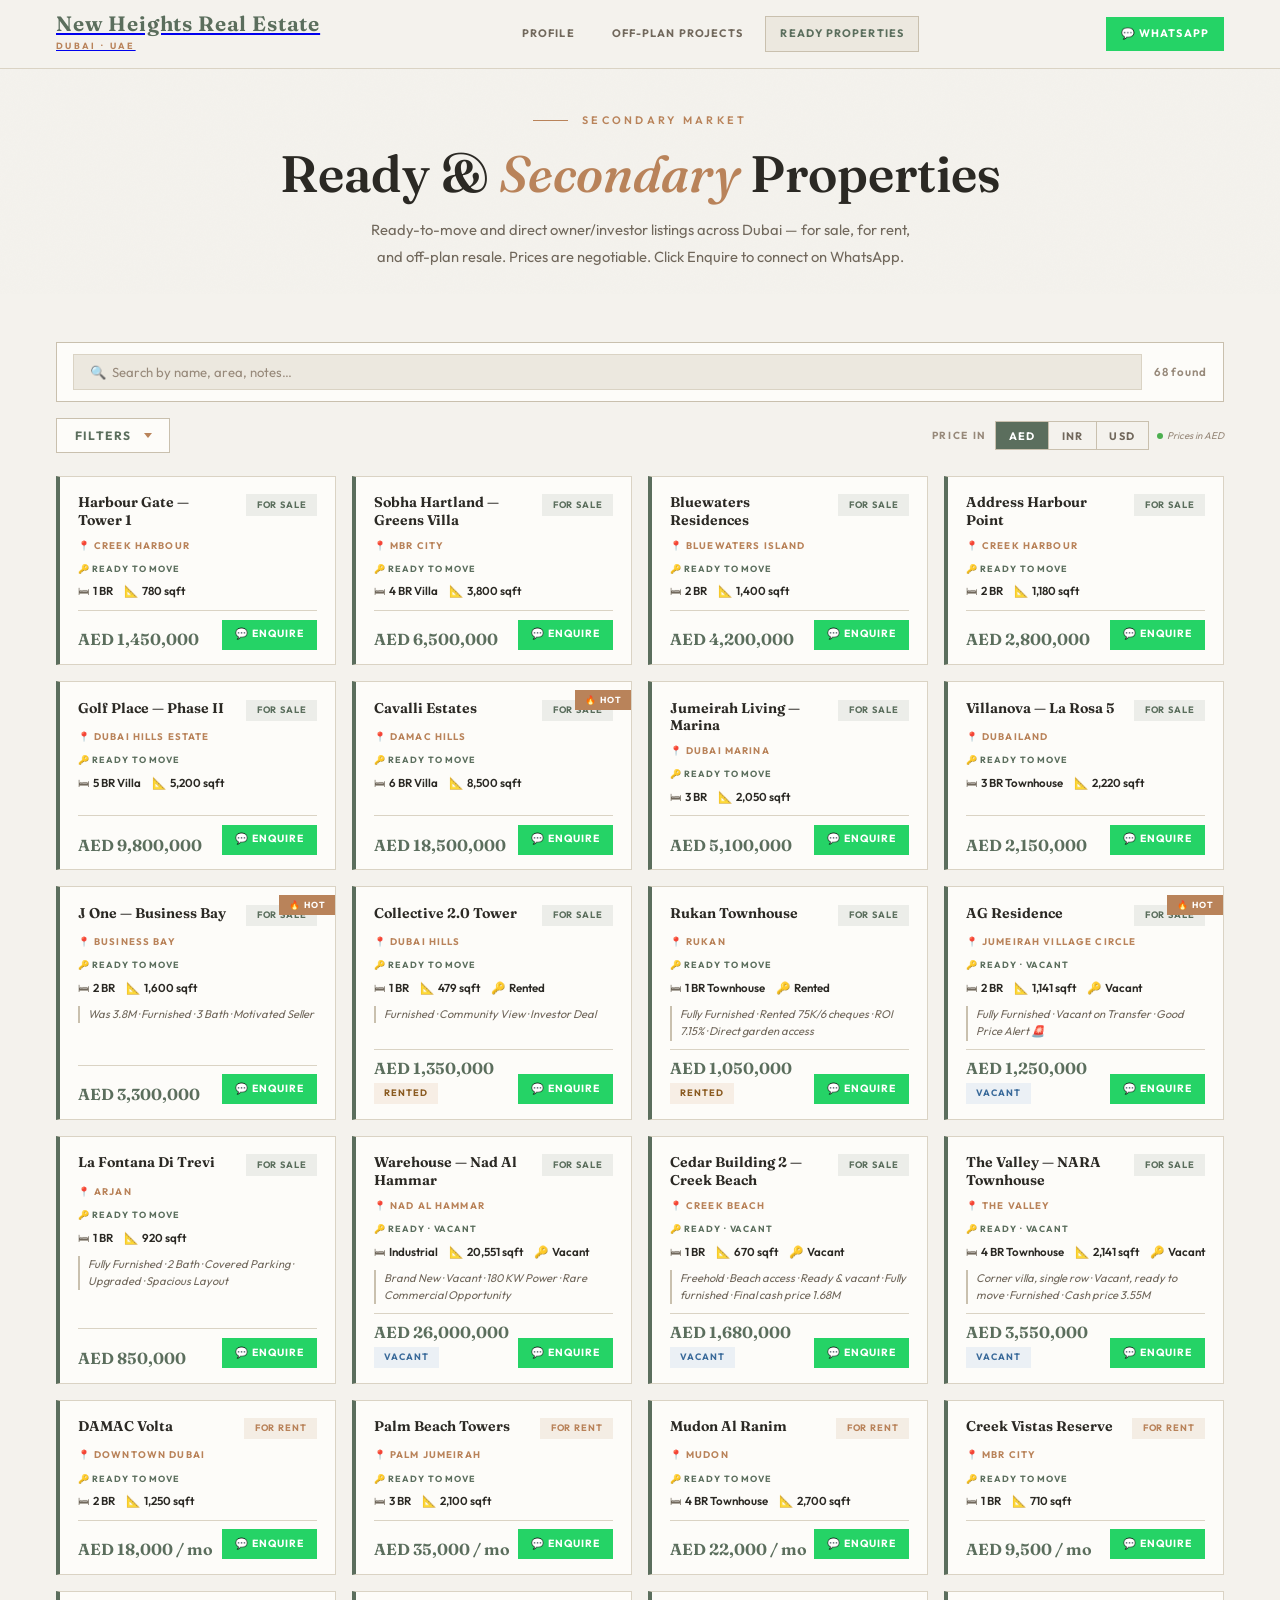
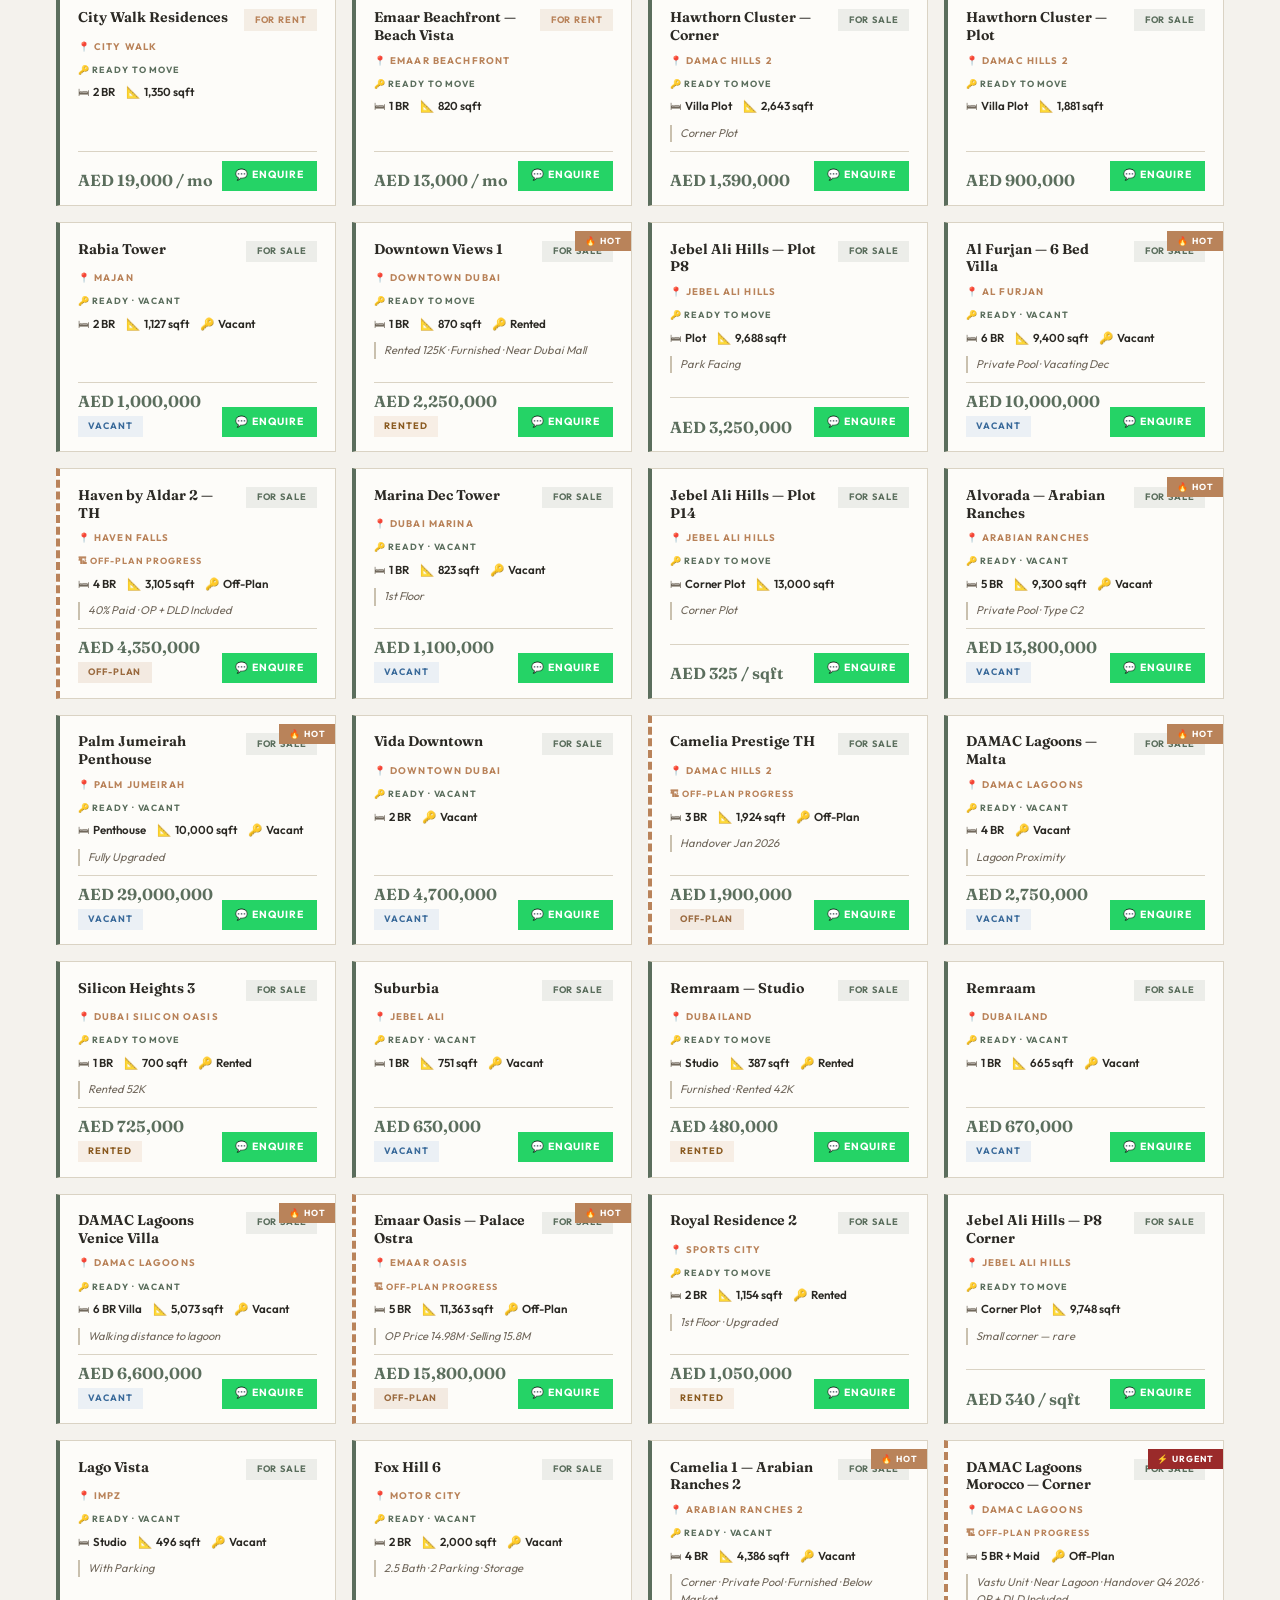
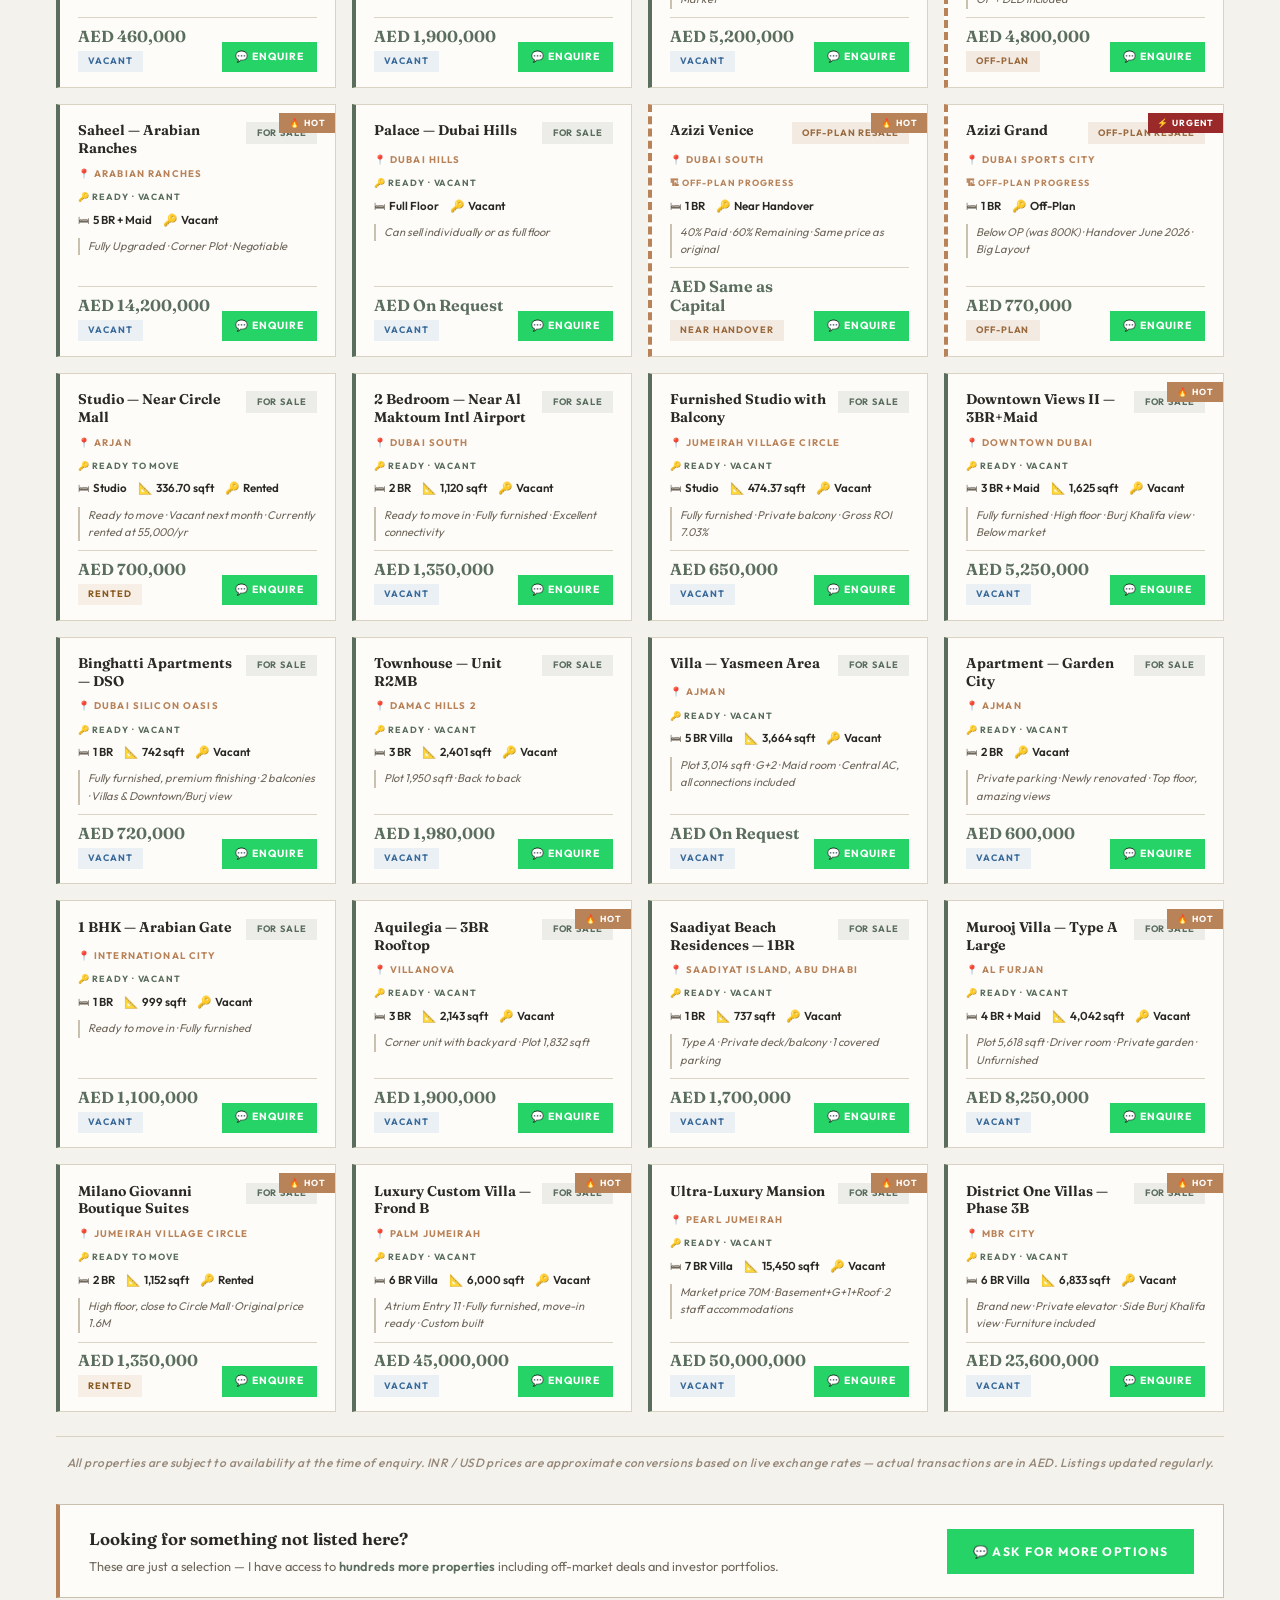
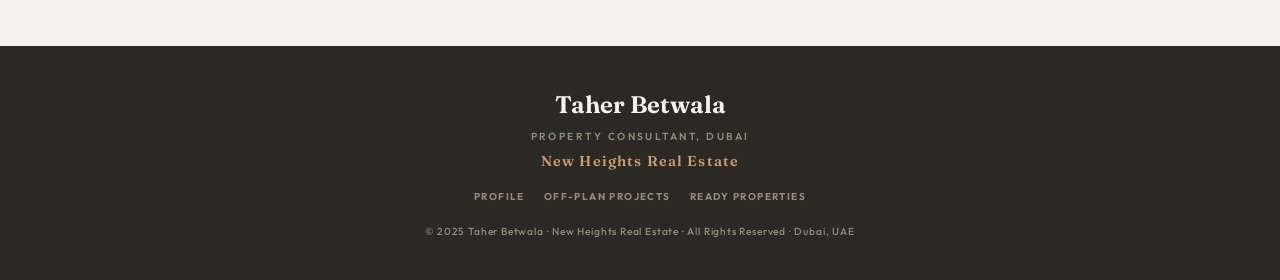
==== secondary.html @ 0ffccc5e "Rename Secondary.html to secondary.html" ====
<!DOCTYPE html>
<html lang="en">
<head>
<meta charset="UTF-8"/>
<meta name="viewport" content="width=device-width, initial-scale=1.0"/>
<title>Ready & Secondary Properties | Taher Betwala, Dubai</title>
<link rel="stylesheet" href="styles.css"/>
</head>
<body>

<!-- NAV -->
<nav>
  <a href="index.html" class="nav-brand">
    <span class="nav-brand-name">New Heights Real Estate</span>
    <span class="nav-brand-sub">Dubai · UAE</span>
  </a>
  <ul class="nav-links">
    <li><a href="index.html">Profile</a></li>
    <li><a href="offplan.html">Off-Plan Projects</a></li>
    <li><a href="secondary.html" class="active">Ready Properties</a></li>
  </ul>
  <a href="https://wa.me/971556472153" target="_blank" class="nav-wa">💬 WhatsApp</a>
</nav>

<div class="page-header">
  <div class="eyebrow"><span class="eyebrow-line"></span>Secondary Market</div>
  <h1>Ready &amp; <em>Secondary</em> Properties</h1>
  <p>Ready-to-move and direct owner/investor listings across Dubai — for sale, for rent, and off-plan resale. Prices are negotiable. Click Enquire to connect on WhatsApp.</p>
</div>

<!-- LISTINGS -->
<div class="section-outer listings-section" id="listings">
  <div class="section-inner">

    <div class="search-bar-wrap">
      <input type="text" class="search-input" id="secSearch" placeholder="🔍  Search by name, area, notes…" oninput="applyFilters()"/>
      <span class="search-results-count" id="secCount"></span>
    </div>

    <div class="filter-bar">
      <div class="filter-left">
        <div class="filter-dropdown-wrap">
          <button class="filter-main-btn" id="secFilterBtn" onclick="toggleFilterPanel('secFilterPanel','secFilterBtn')">
            <span id="secFilterLabel">Filters</span>
            <span class="arrow"></span>
          </button>
          <div class="filter-panel" id="secFilterPanel">
            <div class="filter-group">
              <span class="filter-group-label">Listing Type</span>
              <div class="filter-chips" id="secTypeChips">
                <button class="chip active" onclick="setType('all',this)">All</button>
                <button class="chip" onclick="setType('sell',this)">For Sale</button>
                <button class="chip" onclick="setType('rent',this)">For Rent</button>
                <button class="chip" onclick="setType('offplan',this)">Off-Plan Resale</button>
              </div>
            </div>
            <div class="filter-group">
              <span class="filter-group-label">Bedrooms / Size</span>
              <div class="filter-chips" id="secBedsChips">
                <button class="chip active" onclick="setBeds('',this)">All</button>
                <button class="chip" onclick="setBeds('Studio',this)">Studio</button>
                <button class="chip" onclick="setBeds('1 BR',this)">1 BR</button>
                <button class="chip" onclick="setBeds('2 BR',this)">2 BR</button>
                <button class="chip" onclick="setBeds('3 BR',this)">3 BR</button>
                <button class="chip" onclick="setBeds('4 BR',this)">4 BR</button>
                <button class="chip" onclick="setBeds('5 BR',this)">5 BR</button>
                <button class="chip" onclick="setBeds('6 BR',this)">6+ BR</button>
                <button class="chip" onclick="setBeds('Villa',this)">Villa</button>
                <button class="chip" onclick="setBeds('Townhouse',this)">Townhouse</button>
                <button class="chip" onclick="setBeds('Plot',this)">Plot</button>
                <button class="chip" onclick="setBeds('Penthouse',this)">Penthouse</button>
                <button class="chip" onclick="setBeds('Full Floor',this)">Full Floor</button>
              </div>
            </div>
            <div class="filter-group">
              <span class="filter-group-label">Occupancy Status</span>
              <div class="filter-chips" id="secOccChips">
                <button class="chip active" onclick="setOcc('',this)">Any</button>
                <button class="chip" onclick="setOcc('Vacant',this)">Vacant</button>
                <button class="chip" onclick="setOcc('Rented',this)">Rented</button>
                <button class="chip" onclick="setOcc('Off-Plan',this)">Off-Plan</button>
              </div>
            </div>
          </div>
        </div>
        <span class="filter-active-label" id="secActiveLabel" style="font-size:0.7rem;color:var(--taupe);font-weight:500;"></span>
      </div>
      <div class="currency-inline">
        <span class="currency-label">Price in</span>
        <div class="currency-toggle">
          <button class="cur-btn active" onclick="setCurrency('AED',this)">AED</button>
          <button class="cur-btn" onclick="setCurrency('INR',this)">INR</button>
          <button class="cur-btn" onclick="setCurrency('USD',this)">USD</button>
        </div>
        <span class="rate-note" id="rateNote"><span class="rate-dot stale" id="rateDot"></span><span id="rateText">Loading…</span></span>
      </div>
    </div>

    <div class="sec-grid" id="secGrid"></div>
    <p class="availability-note">All properties are subject to availability at the time of enquiry. INR / USD prices are approximate conversions based on live exchange rates — actual transactions are in AED. Listings updated regularly.</p>
    <div class="more-properties-banner">
      <div>
        <div class="more-prop-title">Looking for something not listed here?</div>
        <div class="more-prop-sub">These are just a selection — I have access to <strong>hundreds more properties</strong> including off-market deals and investor portfolios.</div>
      </div>
      <a href="https://wa.me/971556472153?text=Hi%20Taher!%20I%20checked%20your%20ready%20property%20listings%20but%20didn't%20find%20what%20I'm%20looking%20for.%20Can%20you%20help%20me%20find%20more%20options?" target="_blank" class="btn-more-props">💬 Ask for More Options</a>
    </div>
  </div>
</div>

<!-- FOOTER -->
<footer>
  <div class="footer-name">Taher Betwala</div>
  <div class="footer-role">Property Consultant, Dubai</div>
  <div class="footer-company">New Heights Real Estate</div>
  <div class="footer-links">
    <a href="index.html">Profile</a>
    <a href="offplan.html">Off-Plan Projects</a>
    <a href="secondary.html">Ready Properties</a>
  </div>
  <div class="footer-copy">© 2025 Taher Betwala · New Heights Real Estate · All Rights Reserved · Dubai, UAE</div>
</footer>

<div class="mobile-sticky">
  <a href="https://wa.me/971556472153?text=Hey%20Taher!%20Interested%20in%20one%20of%20your%20ready%20properties." target="_blank" class="mob-btn mob-btn-wa">💬 WhatsApp</a>
  <a href="tel:+971556472153" class="mob-btn mob-btn-call">📞 Call</a>
</div>

<script>
/* ═══════════════════════════════════════════════════════════════════════
   READY / SECONDARY PROPERTY DATA
   ───────────────────────────────────────────────────────────────────────
   TO ADD A NEW PROPERTY: copy the template block below, paste it as a new
   line INSIDE the `properties` array (anywhere before the closing `];`),
   fill in your details, and save. It will appear on this page automatically
   — no other code needs to change. Works for ready secondary listings AND
   off-plan resale units (just set type accordingly).

   TEMPLATE — copy from here:
   { id:"S99", name:"Property Name", area:"Area / Community", type:"sell", beds:"2 BR", size:"1,200 sqft", price:"1,500,000", occupancy:"Vacant", tag:"", note:"Any extra details, upgrades, ROI, etc." },

   FIELD NOTES:
   - id        → must be unique, e.g. "S99", "S100" (just increase the number)
   - type      → "sell", "rent", or "offplan"  (offplan = resale, not developer launch)
   - beds      → "Studio", "1 BR" … "6 BR", "Villa", "Townhouse", "Plot", "Penthouse", "Full Floor" etc.
   - size      → e.g. "1,200 sqft", or "—" if not applicable
   - price     → AED amount as text, e.g. "1,500,000" (add "/mo" or "/yr" for rentals if needed)
   - occupancy → "Vacant", "Rented", "Off-Plan", or "—" if not applicable
   - tag       → "hot" (🔥 badge), "distress" (⚡ urgent badge), or "" for none
   - note      → optional short line shown on the card (leave "" if none)
   ═══════════════════════════════════════════════════════════════════════ */
const properties = [
  // ── Ready to move / for sale ──
  { id:"P1",  name:"Harbour Gate — Tower 1",          area:"Creek Harbour",       type:"sell", beds:"1 BR", size:"780 sqft",    price:"1,450,000", occupancy:"—",       tag:"",     note:"" },
  { id:"P2",  name:"Sobha Hartland — Greens Villa",   area:"MBR City",            type:"sell", beds:"4 BR Villa", size:"3,800 sqft", price:"6,500,000", occupancy:"—",  tag:"",     note:"" },
  { id:"P3",  name:"Bluewaters Residences",           area:"Bluewaters Island",   type:"sell", beds:"2 BR", size:"1,400 sqft",  price:"4,200,000", occupancy:"—",       tag:"",     note:"" },
  { id:"P4",  name:"Address Harbour Point",           area:"Creek Harbour",       type:"sell", beds:"2 BR", size:"1,180 sqft",  price:"2,800,000", occupancy:"—",       tag:"",     note:"" },
  { id:"P5",  name:"Golf Place — Phase II",           area:"Dubai Hills Estate",  type:"sell", beds:"5 BR Villa", size:"5,200 sqft", price:"9,800,000", occupancy:"—",  tag:"",     note:"" },
  { id:"P6",  name:"Cavalli Estates",                 area:"DAMAC Hills",         type:"sell", beds:"6 BR Villa", size:"8,500 sqft", price:"18,500,000", occupancy:"—", tag:"hot",  note:"" },
  { id:"P7",  name:"Jumeirah Living — Marina",        area:"Dubai Marina",        type:"sell", beds:"3 BR", size:"2,050 sqft",  price:"5,100,000", occupancy:"—",       tag:"",     note:"" },
  { id:"P8",  name:"Villanova — La Rosa 5",           area:"Dubailand",           type:"sell", beds:"3 BR Townhouse", size:"2,220 sqft", price:"2,150,000", occupancy:"—", tag:"",   note:"" },
  { id:"P22", name:"J One — Business Bay",            area:"Business Bay",        type:"sell", beds:"2 BR", size:"1,600 sqft",  price:"3,300,000", occupancy:"—",       tag:"hot",  note:"Was 3.8M · Furnished · 3 Bath · Motivated Seller" },
  { id:"P23", name:"Collective 2.0 Tower",             area:"Dubai Hills",         type:"sell", beds:"1 BR", size:"479 sqft",    price:"1,350,000", occupancy:"Rented",  tag:"",     note:"Furnished · Community View · Investor Deal" },
  { id:"P26", name:"Rukan Townhouse",                  area:"Rukan",               type:"sell", beds:"1 BR Townhouse", size:"—", price:"1,050,000", occupancy:"Rented", tag:"",     note:"Fully Furnished · Rented 75K/6 cheques · ROI 7.15% · Direct garden access" },
  { id:"P27", name:"AG Residence",                     area:"Jumeirah Village Circle", type:"sell", beds:"2 BR", size:"1,141 sqft", price:"1,250,000", occupancy:"Vacant", tag:"hot", note:"Fully Furnished · Vacant on Transfer · Good Price Alert 🚨" },
  { id:"P28", name:"La Fontana Di Trevi",              area:"Arjan",               type:"sell", beds:"1 BR", size:"920 sqft",    price:"850,000",   occupancy:"—",       tag:"",     note:"Fully Furnished · 2 Bath · Covered Parking · Upgraded · Spacious Layout" },
  { id:"P30", name:"Warehouse — Nad Al Hammar",        area:"Nad Al Hammar",       type:"sell", beds:"Industrial", size:"20,551 sqft", price:"26,000,000", occupancy:"Vacant", tag:"", note:"Brand New · Vacant · 180 KW Power · Rare Commercial Opportunity" },
  { id:"P32", name:"Cedar Building 2 — Creek Beach",   area:"Creek Beach",         type:"sell", beds:"1 BR", size:"670 sqft",    price:"1,680,000", occupancy:"Vacant",  tag:"",     note:"Freehold · Beach access · Ready & vacant · Fully furnished · Final cash price 1.68M" },
  { id:"P33", name:"The Valley — NARA Townhouse",      area:"The Valley",          type:"sell", beds:"4 BR Townhouse", size:"2,141 sqft", price:"3,550,000", occupancy:"Vacant", tag:"", note:"Corner villa, single row · Vacant, ready to move · Furnished · Cash price 3.55M" },

  // ── For rent ──
  { id:"P9",  name:"DAMAC Volta",                      area:"Downtown Dubai",      type:"rent", beds:"2 BR", size:"1,250 sqft",  price:"18,000 / mo", occupancy:"—", tag:"", note:"" },
  { id:"P10", name:"Palm Beach Towers",                 area:"Palm Jumeirah",       type:"rent", beds:"3 BR", size:"2,100 sqft",  price:"35,000 / mo", occupancy:"—", tag:"", note:"" },
  { id:"P11", name:"Mudon Al Ranim",                    area:"Mudon",               type:"rent", beds:"4 BR Townhouse", size:"2,700 sqft", price:"22,000 / mo", occupancy:"—", tag:"", note:"" },
  { id:"P12", name:"Creek Vistas Reserve",              area:"MBR City",            type:"rent", beds:"1 BR", size:"710 sqft",    price:"9,500 / mo",  occupancy:"—", tag:"", note:"" },
  { id:"P13", name:"City Walk Residences",              area:"City Walk",           type:"rent", beds:"2 BR", size:"1,350 sqft",  price:"19,000 / mo", occupancy:"—", tag:"", note:"" },
  { id:"P14", name:"Emaar Beachfront — Beach Vista",    area:"Emaar Beachfront",    type:"rent", beds:"1 BR", size:"820 sqft",    price:"13,000 / mo", occupancy:"—", tag:"", note:"" },

  // ── Secondary market — direct owner / investor listings ──
  { id:"S14", name:"Hawthorn Cluster — Corner",    area:"DAMAC Hills 2",      type:"sell",    beds:"Villa Plot",    size:"2,643 sqft",  price:"1,390,000",      occupancy:"—",            tag:"",         note:"Corner Plot" },
  { id:"S15", name:"Hawthorn Cluster — Plot",      area:"DAMAC Hills 2",      type:"sell",    beds:"Villa Plot",    size:"1,881 sqft",  price:"900,000",        occupancy:"—",            tag:"",         note:"" },
  { id:"S16", name:"Rabia Tower",                  area:"Majan",              type:"sell",    beds:"2 BR",          size:"1,127 sqft",  price:"1,000,000",      occupancy:"Vacant",       tag:"",         note:"" },
  { id:"S17", name:"Downtown Views 1",             area:"Downtown Dubai",     type:"sell",    beds:"1 BR",          size:"870 sqft",    price:"2,250,000",      occupancy:"Rented",       tag:"hot",      note:"Rented 125K · Furnished · Near Dubai Mall" },
  { id:"S18", name:"Jebel Ali Hills — Plot P8",    area:"Jebel Ali Hills",    type:"sell",    beds:"Plot",          size:"9,688 sqft",  price:"3,250,000",      occupancy:"—",            tag:"",         note:"Park Facing" },
  { id:"S19", name:"Al Furjan — 6 Bed Villa",      area:"Al Furjan",          type:"sell",    beds:"6 BR",          size:"9,400 sqft",  price:"10,000,000",     occupancy:"Vacant",       tag:"hot",      note:"Private Pool · Vacating Dec" },
  { id:"S20", name:"Haven by Aldar 2 — TH",        area:"Haven Falls",        type:"sell",    beds:"4 BR",          size:"3,105 sqft",  price:"4,350,000",      occupancy:"Off-Plan",     tag:"",         note:"40% Paid · OP + DLD Included" },
  { id:"S21", name:"Marina Dec Tower",             area:"Dubai Marina",       type:"sell",    beds:"1 BR",          size:"823 sqft",    price:"1,100,000",      occupancy:"Vacant",       tag:"",         note:"1st Floor" },
  { id:"S22", name:"Jebel Ali Hills — Plot P14",   area:"Jebel Ali Hills",    type:"sell",    beds:"Corner Plot",   size:"13,000 sqft", price:"325 / sqft",     occupancy:"—",            tag:"",         note:"Corner Plot" },
  { id:"S23", name:"Alvorada — Arabian Ranches",   area:"Arabian Ranches",    type:"sell",    beds:"5 BR",          size:"9,300 sqft",  price:"13,800,000",     occupancy:"Vacant",       tag:"hot",      note:"Private Pool · Type C2" },
  { id:"S24", name:"Palm Jumeirah Penthouse",      area:"Palm Jumeirah",      type:"sell",    beds:"Penthouse",     size:"10,000 sqft", price:"29,000,000",     occupancy:"Vacant",       tag:"hot",      note:"Fully Upgraded" },
  { id:"S25", name:"Vida Downtown",                area:"Downtown Dubai",     type:"sell",    beds:"2 BR",          size:"—",           price:"4,700,000",      occupancy:"Vacant",       tag:"",         note:"" },
  { id:"S26", name:"Camelia Prestige TH",          area:"DAMAC Hills 2",      type:"sell",    beds:"3 BR",          size:"1,924 sqft",  price:"1,900,000",      occupancy:"Off-Plan",     tag:"",         note:"Handover Jan 2026" },
  { id:"S27", name:"DAMAC Lagoons — Malta",        area:"DAMAC Lagoons",      type:"sell",    beds:"4 BR",          size:"—",           price:"2,750,000",      occupancy:"Vacant",       tag:"hot",      note:"Lagoon Proximity" },
  { id:"S28", name:"Silicon Heights 3",            area:"Dubai Silicon Oasis",type:"sell",    beds:"1 BR",          size:"700 sqft",    price:"725,000",        occupancy:"Rented",       tag:"",         note:"Rented 52K" },
  { id:"S29", name:"Suburbia",                     area:"Jebel Ali",          type:"sell",    beds:"1 BR",          size:"751 sqft",    price:"630,000",        occupancy:"Vacant",       tag:"",         note:"" },
  { id:"S30", name:"Remraam — Studio",             area:"Dubailand",          type:"sell",    beds:"Studio",        size:"387 sqft",    price:"480,000",        occupancy:"Rented",       tag:"",         note:"Furnished · Rented 42K" },
  { id:"S31", name:"Remraam",                      area:"Dubailand",          type:"sell",    beds:"1 BR",          size:"665 sqft",    price:"670,000",        occupancy:"Vacant",       tag:"",         note:"" },
  { id:"S32", name:"DAMAC Lagoons Venice Villa",   area:"DAMAC Lagoons",      type:"sell",    beds:"6 BR Villa",    size:"5,073 sqft",  price:"6,600,000",      occupancy:"Vacant",       tag:"hot",      note:"Walking distance to lagoon" },
  { id:"S33", name:"Emaar Oasis — Palace Ostra",   area:"Emaar Oasis",        type:"sell",    beds:"5 BR",          size:"11,363 sqft", price:"15,800,000",     occupancy:"Off-Plan",     tag:"hot",      note:"OP Price 14.98M · Selling 15.8M" },
  { id:"S34", name:"Royal Residence 2",            area:"Sports City",        type:"sell",    beds:"2 BR",          size:"1,154 sqft",  price:"1,050,000",      occupancy:"Rented",       tag:"",         note:"1st Floor · Upgraded" },
  { id:"S35", name:"Jebel Ali Hills — P8 Corner",  area:"Jebel Ali Hills",    type:"sell",    beds:"Corner Plot",   size:"9,748 sqft",  price:"340 / sqft",     occupancy:"—",            tag:"",         note:"Small corner — rare" },
  { id:"S36", name:"Lago Vista",                   area:"IMPZ",               type:"sell",    beds:"Studio",        size:"496 sqft",    price:"460,000",        occupancy:"Vacant",       tag:"",         note:"With Parking" },
  { id:"S37", name:"Fox Hill 6",                   area:"Motor City",         type:"sell",    beds:"2 BR",          size:"2,000 sqft",  price:"1,900,000",      occupancy:"Vacant",       tag:"",         note:"2.5 Bath · 2 Parking · Storage" },
  { id:"S38", name:"Camelia 1 — Arabian Ranches 2",area:"Arabian Ranches 2",  type:"sell",    beds:"4 BR",          size:"4,386 sqft",  price:"5,200,000",      occupancy:"Vacant",       tag:"hot",      note:"Corner · Private Pool · Furnished · Below Market" },
  { id:"S39", name:"DAMAC Lagoons Morocco — Corner",area:"DAMAC Lagoons",     type:"sell",    beds:"5 BR + Maid",   size:"—",           price:"4,800,000",      occupancy:"Off-Plan",     tag:"distress", note:"Vastu Unit · Near Lagoon · Handover Q4 2026 · OP + DLD Included" },
  { id:"S40", name:"Saheel — Arabian Ranches",     area:"Arabian Ranches",    type:"sell",    beds:"5 BR + Maid",   size:"—",           price:"14,200,000",     occupancy:"Vacant",       tag:"hot",      note:"Fully Upgraded · Corner Plot · Negotiable" },
  { id:"S41", name:"Palace — Dubai Hills",         area:"Dubai Hills",        type:"sell",    beds:"Full Floor",    size:"—",           price:"On Request",     occupancy:"Vacant",       tag:"",         note:"Can sell individually or as full floor" },
  { id:"O1",  name:"Azizi Venice",                 area:"Dubai South",        type:"offplan", beds:"1 BR",          size:"—",           price:"Same as Capital",occupancy:"Near Handover",tag:"hot",      note:"40% Paid · 60% Remaining · Same price as original" },
  { id:"O2",  name:"Azizi Grand",                  area:"Dubai Sports City",  type:"offplan", beds:"1 BR",          size:"—",           price:"770,000",        occupancy:"Off-Plan",     tag:"distress", note:"Below OP (was 800K) · Handover June 2026 · Big Layout" },
  { id:"S42", name:"Studio — Near Circle Mall",    area:"Arjan",              type:"sell",    beds:"Studio",        size:"336.70 sqft", price:"700,000",        occupancy:"Rented",       tag:"",         note:"Ready to move · Vacant next month · Currently rented at 55,000/yr" },
  { id:"S43", name:"2 Bedroom — Near Al Maktoum Intl Airport", area:"Dubai South", type:"sell", beds:"2 BR",        size:"1,120 sqft",  price:"1,350,000",      occupancy:"Vacant",       tag:"",         note:"Ready to move in · Fully furnished · Excellent connectivity" },
  { id:"S44", name:"Furnished Studio with Balcony",area:"Jumeirah Village Circle", type:"sell",beds:"Studio",        size:"474.37 sqft", price:"650,000",        occupancy:"Vacant",       tag:"",         note:"Fully furnished · Private balcony · Gross ROI 7.03%" },
  { id:"S45", name:"Downtown Views II — 3BR+Maid",area:"Downtown Dubai",      type:"sell",    beds:"3 BR + Maid",   size:"1,625 sqft",  price:"5,250,000",      occupancy:"Vacant",       tag:"hot",      note:"Fully furnished · High floor · Burj Khalifa view · Below market" },
  { id:"S46", name:"Binghatti Apartments — DSO",   area:"Dubai Silicon Oasis",type:"sell",    beds:"1 BR",          size:"742 sqft",    price:"720,000",        occupancy:"Vacant",       tag:"",         note:"Fully furnished, premium finishing · 2 balconies · Villas & Downtown/Burj view" },
  { id:"S47", name:"Townhouse — Unit R2MB",        area:"DAMAC Hills 2",      type:"sell",    beds:"3 BR",          size:"2,401 sqft",  price:"1,980,000",      occupancy:"Vacant",       tag:"",         note:"Plot 1,950 sqft · Back to back" },
  { id:"S48", name:"Villa — Yasmeen Area",         area:"Ajman",              type:"sell",    beds:"5 BR Villa",    size:"3,664 sqft",  price:"On Request",     occupancy:"Vacant",       tag:"",         note:"Plot 3,014 sqft · G+2 · Maid room · Central AC, all connections included" },
  { id:"S49", name:"Apartment — Garden City",      area:"Ajman",              type:"sell",    beds:"2 BR",          size:"—",           price:"600,000",        occupancy:"Vacant",       tag:"",         note:"Private parking · Newly renovated · Top floor, amazing views" },
  { id:"S50", name:"1 BHK — Arabian Gate",         area:"International City", type:"sell",    beds:"1 BR",          size:"999 sqft",    price:"1,100,000",      occupancy:"Vacant",       tag:"",         note:"Ready to move in · Fully furnished" },
  { id:"S51", name:"Aquilegia — 3BR Rooftop",      area:"Villanova",          type:"sell",    beds:"3 BR",          size:"2,143 sqft",  price:"1,900,000",      occupancy:"Vacant",       tag:"hot",      note:"Corner unit with backyard · Plot 1,832 sqft" },
  { id:"S52", name:"Saadiyat Beach Residences — 1BR", area:"Saadiyat Island, Abu Dhabi", type:"sell", beds:"1 BR", size:"737 sqft",   price:"1,700,000",      occupancy:"Vacant",       tag:"",         note:"Type A · Private deck/balcony · 1 covered parking" },
  { id:"S53", name:"Murooj Villa — Type A Large",  area:"Al Furjan",          type:"sell",    beds:"4 BR + Maid",   size:"4,042 sqft",  price:"8,250,000",      occupancy:"Vacant",       tag:"hot",      note:"Plot 5,618 sqft · Driver room · Private garden · Unfurnished" },
  { id:"S54", name:"Milano Giovanni Boutique Suites",area:"Jumeirah Village Circle", type:"sell", beds:"2 BR",     size:"1,152 sqft",  price:"1,350,000",      occupancy:"Rented",       tag:"hot",      note:"High floor, close to Circle Mall · Original price 1.6M" },
  { id:"S55", name:"Luxury Custom Villa — Frond B",area:"Palm Jumeirah",      type:"sell",    beds:"6 BR Villa",    size:"6,000 sqft",  price:"45,000,000",     occupancy:"Vacant",       tag:"hot",      note:"Atrium Entry 11 · Fully furnished, move-in ready · Custom built" },
  { id:"S56", name:"Ultra-Luxury Mansion",         area:"Pearl Jumeirah",     type:"sell",    beds:"7 BR Villa",    size:"15,450 sqft", price:"50,000,000",     occupancy:"Vacant",       tag:"hot",      note:"Market price 70M · Basement+G+1+Roof · 2 staff accommodations" },
  { id:"S57", name:"District One Villas — Phase 3B",area:"MBR City",         type:"sell",    beds:"6 BR Villa",    size:"6,833 sqft",  price:"23,600,000",     occupancy:"Vacant",       tag:"hot",      note:"Brand new · Private elevator · Side Burj Khalifa view · Furniture included" },

  // ── ➕ ADD YOUR NEW PROPERTIES BELOW THIS LINE ──
];

/* ── RATES ── */
const FALLBACK_RATES = { AED: 1, INR: 22.45, USD: 0.2722 };
let rates = { ...FALLBACK_RATES };
let activeCurrency = 'AED';
let ratesLive = false;

async function fetchRates() {
  try {
    const res = await fetch('https://api.exchangerate-api.com/v4/latest/AED');
    if (!res.ok) throw new Error();
    const data = await res.json();
    rates.INR = data.rates.INR || FALLBACK_RATES.INR;
    rates.USD = data.rates.USD || FALLBACK_RATES.USD;
    ratesLive = true;
    updateRateNote();
    applyFilters();
  } catch(e) {
    ratesLive = false;
    updateRateNote();
  }
}
function updateRateNote() {
  const dot = document.getElementById('rateDot');
  const txt = document.getElementById('rateText');
  if (!dot || !txt) return;
  if (activeCurrency === 'AED') { dot.className = 'rate-dot'; txt.textContent = 'Prices in AED'; return; }
  if (ratesLive) {
    dot.className = 'rate-dot';
    const sym = activeCurrency === 'INR' ? '₹' : '$';
    const r = activeCurrency === 'INR' ? rates.INR.toFixed(2) : rates.USD.toFixed(4);
    txt.textContent = 'Live: 1 AED = ' + sym + r + ' · Approx';
  } else {
    dot.className = 'rate-dot stale';
    txt.textContent = 'Approx (offline) · Verify before transacting';
  }
}
function setCurrency(cur, btn) {
  activeCurrency = cur;
  document.querySelectorAll('.cur-btn').forEach(b => b.classList.toggle('active', b.textContent.trim() === cur));
  updateRateNote();
  applyFilters();
}
function parsePriceAED(priceStr) {
  const s = priceStr.toString().trim();
  if (/on request/i.test(s)) return { value: null, isSpecial: true };
  if (/contact/i.test(s))    return { value: null, isSpecial: true };
  if (/same as capital/i.test(s)) return { value: null, isSpecial: true };
  if (/\/\s*sqft/i.test(s))  return { value: null, isSpecial: true };
  let suffix = '';
  if (/\/\s*mo/i.test(s)) suffix = '/mo';
  else if (/\/\s*yr/i.test(s)) suffix = '/yr';
  const cleaned = s.replace(/AED\s*/i,'').replace(/[,\s]/g,'').replace(/\/.*$/,'').trim();
  const num = parseFloat(cleaned);
  return { value: isNaN(num) ? null : num, suffix, isSpecial: false };
}
function formatConverted(priceStr) {
  if (activeCurrency === 'AED') return '';
  const { value, suffix, isSpecial } = parsePriceAED(priceStr);
  if (isSpecial || value === null) return '';
  const rate = rates[activeCurrency];
  const converted = value * rate;
  const sym = activeCurrency === 'INR' ? '₹' : '$';
  let formatted;
  if (activeCurrency === 'INR') {
    if (converted >= 1e7)      formatted = sym + (converted / 1e7).toFixed(2) + ' Cr';
    else if (converted >= 1e5) formatted = sym + (converted / 1e5).toFixed(2) + ' L';
    else                       formatted = sym + Math.round(converted).toLocaleString('en-IN');
  } else {
    if (converted >= 1e6)      formatted = sym + (converted / 1e6).toFixed(2) + 'M';
    else if (converted >= 1e3) formatted = sym + Math.round(converted / 1000) + 'K';
    else                       formatted = sym + Math.round(converted).toLocaleString();
  }
  return '≈ ' + formatted + (suffix||'') + ' <span style="font-size:0.58rem;opacity:0.7">(approx)</span>';
}

/* ── FILTER STATE ── */
let typeFilter = 'all';
let bedsFilter = '';
let occFilter  = '';

function toggleFilterPanel(panelId, btnId) {
  const panel = document.getElementById(panelId);
  const btn   = document.getElementById(btnId);
  const isOpen = panel.classList.contains('open');
  document.querySelectorAll('.filter-panel').forEach(p => p.classList.remove('open'));
  document.querySelectorAll('.filter-main-btn').forEach(b => b.classList.remove('open'));
  if (!isOpen) { panel.classList.add('open'); btn.classList.add('open'); }
}
document.addEventListener('click', function(e) {
  if (!e.target.closest('.filter-dropdown-wrap')) {
    document.querySelectorAll('.filter-panel').forEach(p => p.classList.remove('open'));
    document.querySelectorAll('.filter-main-btn').forEach(b => b.classList.remove('open'));
  }
});
function updateActiveLabel() {
  const parts = [];
  if (typeFilter !== 'all') parts.push(typeFilter === 'sell' ? 'For Sale' : typeFilter === 'rent' ? 'For Rent' : 'Off-Plan Resale');
  if (bedsFilter) parts.push(bedsFilter);
  if (occFilter)  parts.push(occFilter);
  const lbl = document.getElementById('secActiveLabel');
  const btnLbl = document.getElementById('secFilterLabel');
  if (parts.length) { lbl.innerHTML = '<strong>' + parts.join(' · ') + '</strong>'; btnLbl.textContent = 'Filters (' + parts.length + ')'; }
  else { lbl.innerHTML = ''; btnLbl.textContent = 'Filters'; }
}

function buildWaLink(p) {
  const tl = { sell:'For Sale', rent:'For Rent', offplan:'Off-Plan Resale' }[p.type] || p.type;
  return 'https://wa.me/971556472153?text=Hi%20Taher!%20I%27m%20interested%20in:%0A%F0%9F%8F%A0%20*'+encodeURIComponent(p.name)+'*%0A%F0%9F%93%8D%20'+encodeURIComponent(p.area)+'%0A%F0%9F%9B%8F%20'+p.beds+(p.size&&p.size!=='—'?'%20|%20'+p.size:'')+'%0A%F0%9F%92%B0%20AED%20'+p.price+'%20|%20'+tl+'%0A'+(p.note?'%F0%9F%93%8C%20'+encodeURIComponent(p.note)+'%0A':'')+'Can%20we%20discuss?%20%F0%9F%94%91';
}

const typeMap = { sell:{ label:"For Sale", cls:"badge-sell" }, rent:{ label:"For Rent", cls:"badge-rent" }, offplan:{ label:"Off-Plan Resale", cls:"badge-offplan" } };
const occupancyMap = { "Vacant":"badge-vacant","Rented":"badge-rented","Off-Plan":"badge-offplan","Near Handover":"badge-offplan","—":"" };

function renderProperties(data) {
  const grid = document.getElementById('secGrid');
  grid.innerHTML = '';
  if (!data.length) {
    grid.innerHTML = '<div class="sec-empty">No properties match your search. <a href="https://wa.me/971556472153" target="_blank" style="color:var(--bronze);font-weight:700;">Ask Taher directly →</a></div>';
    document.getElementById('secCount').textContent = '0 found';
    return;
  }
  document.getElementById('secCount').textContent = data.length + ' found';
  data.forEach(p => {
    const t = typeMap[p.type] || typeMap.sell;
    const occCls = occupancyMap[p.occupancy] || '';
    const conv = activeCurrency !== 'AED' ? formatConverted(p.price) : '';
    const isOffplanStatus = p.type === 'offplan' || p.occupancy === 'Off-Plan' || p.occupancy === 'Near Handover';
    const statusCls = isOffplanStatus ? 'status-offplan' : 'status-ready';
    const statusTag = isOffplanStatus
      ? '<div class="prop-status-tag offplan">🏗 Off-Plan Progress</div>'
      : (p.occupancy === 'Vacant' ? '<div class="prop-status-tag ready">🔑 Ready · Vacant</div>' : '<div class="prop-status-tag ready">🔑 Ready to Move</div>');
    grid.innerHTML += '<div class="prop-card '+statusCls+' '+(p.tag==='distress'?'urgent':p.tag==='hot'?'hot':'')+'">'
      +'<div class="prop-card-head"><div class="prop-card-name">'+p.name+'</div><span class="badge '+t.cls+'">'+t.label+'</span></div>'
      +'<div class="prop-card-area">📍 '+p.area+'</div>'
      +statusTag
      +'<div class="prop-inline">'
        +'<div class="prop-inline-item">🛏 <span>'+p.beds+'</span></div>'
        +(p.size&&p.size!=='—'?'<div class="prop-inline-item">📐 <span>'+p.size+'</span></div>':'')
        +(p.occupancy&&p.occupancy!=='—'?'<div class="prop-inline-item">🔑 <span>'+p.occupancy+'</span></div>':'')
      +'</div>'
      +(p.note?'<div class="prop-note">'+p.note+'</div>':'')
      +'<div class="prop-price-row"><div><div class="prop-price">AED '+p.price+'</div>'
      +(conv?'<div class="prop-price-conv">'+conv+'</div>':'')
      +(occCls?'<span class="badge '+occCls+'" style="margin-top:3px;display:inline-block;">'+p.occupancy+'</span>':'')
      +'</div><a href="'+buildWaLink(p)+'" target="_blank" class="prop-enquire">💬 Enquire</a></div></div>';
  });
}

function applyFilters() {
  const q = (document.getElementById('secSearch')?.value || '').toLowerCase();
  let data = properties;
  if (typeFilter !== 'all') data = data.filter(p => p.type === typeFilter);
  if (bedsFilter) {
    if (bedsFilter === '6 BR')       data = data.filter(p => /6 BR|7 BR|8 BR|6 Bed/.test(p.beds));
    else if (bedsFilter === 'Villa') data = data.filter(p => /Villa/.test(p.beds));
    else if (bedsFilter === 'Townhouse') data = data.filter(p => /Townhouse/.test(p.beds));
    else if (bedsFilter === 'Plot')  data = data.filter(p => /Plot/.test(p.beds));
    else if (bedsFilter === 'Penthouse')  data = data.filter(p => /Penthouse/.test(p.beds));
    else if (bedsFilter === 'Full Floor') data = data.filter(p => /Full Floor/.test(p.beds));
    else data = data.filter(p => p.beds.includes(bedsFilter));
  }
  if (occFilter) data = data.filter(p => p.occupancy === occFilter);
  if (q) data = data.filter(p => (p.name+p.area+(p.note||'')+p.beds+p.occupancy).toLowerCase().includes(q));
  renderProperties(data);
  updateActiveLabel();
}
function setType(type, btn) {
  typeFilter = type;
  btn.closest('.filter-chips').querySelectorAll('.chip').forEach(b => b.classList.remove('active'));
  btn.classList.add('active');
  applyFilters();
}
function setBeds(beds, btn) {
  bedsFilter = beds;
  btn.closest('.filter-chips').querySelectorAll('.chip').forEach(b => b.classList.remove('active'));
  btn.classList.add('active');
  applyFilters();
}
function setOcc(occ, btn) {
  occFilter = occ;
  btn.closest('.filter-chips').querySelectorAll('.chip').forEach(b => b.classList.remove('active'));
  btn.classList.add('active');
  applyFilters();
}

applyFilters();
fetchRates();
</script>
</body>
</html>
---- styles.css ----
@import url('https://fonts.googleapis.com/css2?family=Fraunces:ital,opsz,wght@0,9..144,450;0,9..144,550;0,9..144,650;0,9..144,700;1,9..144,500;1,9..144,600&family=Outfit:wght@400;500;600;700&display=swap');

:root {
  --bg:       #F4F2ED;
  --bg2:      #ECE8DF;
  --bg3:      #E2DCD0;
  --card:     #FDFCF9;
  --mocha:    #5B6E5D;
  --mocha2:   #49594B;
  --bronze:   #B9835A;
  --bronze2:  #CC9B72;
  --taupe:    #71685C;
  --espresso: #2B2924;
  --sand:     #97897A;
  --border:   #DAD3C4;
  --border2:  #C9C0AE;
  --text:     #2B2924;
  --muted:    #71685C;
  --ready:    #5B6E5D;
  --offplan:  #B9835A;
}
*, *::before, *::after { box-sizing: border-box; margin: 0; padding: 0; }
html { scroll-behavior: smooth; }
body {
  background: var(--bg);
  color: var(--text);
  font-family: 'Outfit', sans-serif;
  font-weight: 400;
  overflow-x: hidden;
  line-height: 1.6;
}
body::before {
  content: '';
  position: fixed; inset: 0; z-index: 0;
  background-image: url("data:image/svg+xml,%3Csvg xmlns='http://www.w3.org/2000/svg' width='300' height='300'%3E%3Cfilter id='n'%3E%3CfeTurbulence type='fractalNoise' baseFrequency='0.75' numOctaves='4' stitchTiles='stitch'/%3E%3C/filter%3E%3Crect width='300' height='300' filter='url(%23n)' opacity='0.02'/%3E%3C/svg%3E");
  pointer-events: none;
}

/* ── NAV ── */
nav {
  position: fixed; top: 0; left: 0; right: 0; z-index: 200;
  display: flex; justify-content: space-between; align-items: center;
  padding: 0.9rem 3.5rem;
  background: rgba(244,242,237,0.96);
  backdrop-filter: blur(16px);
  border-bottom: 1.5px solid var(--border);
  gap: 1rem;
}
.nav-brand { display: flex; flex-direction: column; }
.nav-brand-name {
  font-family: 'Fraunces', serif;
  font-size: 1.3rem; font-weight: 650;
  color: var(--mocha); letter-spacing: 0.04em; line-height: 1;
  text-decoration: none;
}
.nav-brand-sub {
  font-size: 0.56rem; letter-spacing: 0.26em; text-transform: uppercase;
  color: var(--bronze); margin-top: 4px; font-weight: 700;
}
.nav-links {
  display: flex; align-items: center; gap: 0.4rem;
  list-style: none;
}
.nav-links a {
  display: inline-block;
  font-size: 0.68rem; letter-spacing: 0.1em; text-transform: uppercase;
  font-weight: 700; color: var(--taupe); text-decoration: none;
  padding: 0.5rem 0.9rem; border: 1.5px solid transparent;
  transition: all 0.2s; white-space: nowrap;
}
.nav-links a:hover { color: var(--bronze); }
.nav-links a.active {
  color: var(--mocha); border-color: var(--border2); background: var(--bg2);
}
.nav-wa {
  display: inline-flex; align-items: center; gap: 0.4rem;
  background: #25D366; color: #fff !important;
  padding: 0.5rem 0.95rem !important; text-decoration: none;
  font-size: 0.68rem; letter-spacing: 0.1em; text-transform: uppercase;
  font-weight: 700; border: none !important;
}
.nav-toggle { display: none; }

/* ── PAGE HEADER (non-hero pages) ── */
.page-header {
  max-width: 1280px; margin: 0 auto;
  padding: 7rem 3.5rem 1.5rem;
  text-align: center; position: relative; z-index: 1;
}
.page-header .eyebrow { justify-content: center; }
.page-header h1 {
  font-family: 'Fraunces', serif;
  font-size: clamp(2.1rem, 4.5vw, 3.2rem);
  font-weight: 600; color: var(--espresso); margin-bottom: 0.8rem; line-height: 1.12;
}
.page-header h1 em { font-style: italic; color: var(--bronze); font-weight: 550; }
.page-header p {
  font-size: 0.92rem; color: var(--taupe); max-width: 560px; margin: 0 auto;
  line-height: 1.85;
}

/* ── HERO ── */
.hero {
  display: grid; grid-template-columns: 1fr 1fr;
  padding: 5rem 3.5rem 2rem;
  gap: 3.5rem; max-width: 1280px; margin: 0 auto;
  align-items: center; position: relative; z-index: 1;
}
.hero-left { display: flex; flex-direction: column; }
.eyebrow {
  display: flex; align-items: center; gap: 0.9rem;
  font-size: 0.68rem; letter-spacing: 0.3em; text-transform: uppercase;
  color: var(--bronze); margin-bottom: 1rem; font-weight: 600;
  animation: fadeUp 0.7s 0.1s ease both;
}
.eyebrow-line { width: 2.2rem; height: 1.5px; background: var(--bronze); }
h1 {
  font-family: 'Fraunces', serif;
  font-size: clamp(2.5rem, 4.5vw, 4.2rem);
  font-weight: 600; line-height: 1.08; color: var(--espresso);
  margin-bottom: 1.2rem;
  animation: fadeUp 0.7s 0.2s ease both;
}
h1 em { font-style: italic; color: var(--bronze); font-weight: 550; }
.hero-desc {
  font-size: 0.95rem; color: var(--taupe); font-weight: 400;
  line-height: 1.85; max-width: 400px; margin-bottom: 1.3rem;
  animation: fadeUp 0.7s 0.3s ease both;
}
.hero-desc strong { color: var(--espresso); font-weight: 600; }
.hero-stats {
  display: flex; gap: 2.2rem;
  animation: fadeUp 0.7s 0.4s ease both;
}
.stat { border-left: 2.5px solid var(--border2); padding-left: 1.1rem; }
.stat-val {
  font-family: 'Fraunces', serif;
  font-size: 1.9rem; color: var(--mocha); font-weight: 650; line-height: 1;
}
.stat-lbl {
  font-size: 0.62rem; letter-spacing: 0.14em; text-transform: uppercase;
  color: var(--sand); margin-top: 0.3rem; font-weight: 600;
}

/* ── PROFILE CARD ── */
.profile-card {
  background: var(--card);
  border: 1.5px solid var(--border);
  padding: 2.4rem;
  box-shadow: 0 10px 56px rgba(91,110,93,0.11), 0 2px 14px rgba(91,110,93,0.06);
  position: relative;
  animation: fadeUp 0.9s 0.35s ease both;
}
.profile-card::before {
  content: '';
  position: absolute; top: 0; left: 0; right: 0; height: 4px;
  background: linear-gradient(90deg, var(--bronze), var(--mocha));
}
.photo-wrap { display: flex; justify-content: center; margin-bottom: 1.5rem; }
.photo-circle {
  width: 100px; height: 100px; border-radius: 50%;
  background: var(--bg2); border: 3px solid var(--border2);
  overflow: hidden;
}
.photo-circle img { width: 100%; height: 100%; object-fit: cover; }
.card-name {
  font-family: 'Fraunces', serif;
  font-size: 1.6rem; font-weight: 650;
  text-align: center; color: var(--espresso); margin-bottom: 0.25rem;
}
.card-title {
  font-size: 0.67rem; letter-spacing: 0.22em; text-transform: uppercase;
  color: var(--bronze); text-align: center; font-weight: 700; margin-bottom: 0.25rem;
}
.card-company {
  font-size: 0.8rem; color: var(--taupe); font-weight: 500;
  text-align: center; margin-bottom: 1.4rem;
}
.card-divider { height: 1.5px; background: var(--border); margin: 0 0 1.2rem; }
.card-row { display: flex; align-items: flex-start; gap: 0.8rem; margin-bottom: 0.85rem; }
.card-icon { font-size: 1rem; flex-shrink: 0; margin-top: 1px; }
.card-row-label {
  font-size: 0.6rem; letter-spacing: 0.14em; text-transform: uppercase;
  color: var(--sand); margin-bottom: 1px; font-weight: 600;
}
.card-row-val { font-size: 0.88rem; color: var(--espresso); font-weight: 500; }
.card-row-val a { color: inherit; text-decoration: none; }
.card-row-val a:hover { color: var(--bronze); }
.spec-row { display: flex; flex-wrap: wrap; gap: 0.45rem; margin-top: 1.3rem; }
.spec-tag {
  background: var(--bg2); border: 1.5px solid var(--border2);
  color: var(--mocha); padding: 0.27rem 0.8rem;
  font-size: 0.64rem; letter-spacing: 0.12em;
  text-transform: uppercase; font-weight: 600;
}

/* ── ABOUT / BIO ── */
.about-section { background: var(--bg2); }
.about-grid { display: grid; grid-template-columns: 1.1fr 0.9fr; gap: 2.5rem; align-items: start; }
.about-text p { font-size: 0.92rem; color: var(--taupe); line-height: 1.9; margin-bottom: 1rem; }
.about-text p strong { color: var(--espresso); font-weight: 600; }
.about-list { list-style: none; display: flex; flex-direction: column; gap: 0.7rem; margin-top: 1rem; }
.about-list li {
  display: flex; align-items: flex-start; gap: 0.7rem;
  font-size: 0.86rem; color: var(--taupe); line-height: 1.6;
}
.about-list li::before { content: '—'; color: var(--bronze); font-weight: 700; flex-shrink: 0; }
.contact-card {
  background: var(--card); border: 1.5px solid var(--border);
  padding: 2rem; box-shadow: 0 8px 32px rgba(91,110,93,0.08);
}
.contact-card-title {
  font-family: 'Fraunces', serif; font-size: 1.15rem; font-weight: 650;
  color: var(--espresso); margin-bottom: 1.2rem;
}
.contact-card-row {
  display: flex; align-items: center; gap: 0.85rem;
  padding: 0.8rem 0; border-bottom: 1px solid var(--border);
}
.contact-card-row:last-of-type { border-bottom: none; }
.contact-card-icon {
  width: 34px; height: 34px; flex-shrink: 0;
  display: flex; align-items: center; justify-content: center;
  background: var(--bg2); font-size: 1rem;
}
.contact-card-label {
  font-size: 0.58rem; letter-spacing: 0.14em; text-transform: uppercase;
  color: var(--sand); font-weight: 700; margin-bottom: 1px;
}
.contact-card-val { font-size: 0.86rem; color: var(--espresso); font-weight: 600; }
.contact-card-val a { color: inherit; text-decoration: none; }
.contact-card-val a:hover { color: var(--bronze); }
.contact-card-btns { display: flex; flex-direction: column; gap: 0.7rem; margin-top: 1.4rem; }

/* ── SECTION SHARED ── */
.section-outer { position: relative; z-index: 1; }
.section-inner { max-width: 1280px; margin: 0 auto; padding: 3rem 3.5rem; }
.sec-eyebrow {
  display: flex; align-items: center; gap: 0.8rem;
  font-size: 0.65rem; letter-spacing: 0.3em; text-transform: uppercase;
  color: var(--bronze); margin-bottom: 0.8rem; font-weight: 700;
}
.sec-eyebrow::before { content: ''; width: 1.8rem; height: 1.5px; background: var(--bronze); }
h2 {
  font-family: 'Fraunces', serif;
  font-size: clamp(1.8rem, 3.5vw, 2.8rem);
  font-weight: 650; color: var(--espresso);
  line-height: 1.18; margin-bottom: 0.7rem;
}
h2 em { font-style: italic; color: var(--bronze); }
.sec-subtitle {
  font-size: 0.92rem; color: var(--taupe); font-weight: 400;
  line-height: 1.85; margin-bottom: 1.5rem; max-width: 540px;
}

/* ── FILTER BAR ── */
.filter-bar {
  display: flex; align-items: center; justify-content: space-between;
  flex-wrap: nowrap; gap: 0.9rem; margin-bottom: 1.4rem;
}
.filter-left { display: flex; align-items: center; gap: 0.8rem; flex-shrink: 0; }

.filter-dropdown-wrap { position: relative; }
.filter-main-btn {
  display: flex; align-items: center; gap: 0.55rem;
  background: var(--card); border: 1.5px solid var(--border2);
  color: var(--mocha); font-family: 'Outfit', sans-serif;
  font-size: 0.75rem; letter-spacing: 0.12em; text-transform: uppercase;
  font-weight: 700; padding: 0.58rem 1.1rem; cursor: pointer;
  transition: border-color 0.2s; white-space: nowrap;
}
.filter-main-btn:hover { border-color: var(--bronze); }
.filter-main-btn .arrow {
  display: inline-block; width: 0; height: 0;
  border-left: 4px solid transparent; border-right: 4px solid transparent;
  border-top: 5px solid var(--bronze); margin-left: 0.2rem;
  transition: transform 0.2s;
}
.filter-main-btn.open .arrow { transform: rotate(180deg); }
.filter-panel {
  display: none; position: absolute; top: calc(100% + 4px); left: 0;
  background: var(--card); border: 1.5px solid var(--border2);
  padding: 1rem 1.1rem; z-index: 100; min-width: 340px;
  box-shadow: 0 8px 28px rgba(91,110,93,0.1);
}
.filter-panel.open { display: block; }
.filter-group { margin-bottom: 0.9rem; }
.filter-group:last-child { margin-bottom: 0; }
.filter-group-label {
  font-size: 0.59rem; letter-spacing: 0.16em; text-transform: uppercase;
  color: var(--sand); font-weight: 700; margin-bottom: 0.45rem; display: block;
}
.filter-chips { display: flex; flex-wrap: wrap; gap: 0.35rem; }
.chip {
  padding: 0.38rem 0.85rem; border: 1.5px solid var(--border2);
  background: transparent; color: var(--taupe);
  font-family: 'Outfit', sans-serif; font-size: 0.68rem;
  letter-spacing: 0.1em; text-transform: uppercase;
  cursor: pointer; font-weight: 600; transition: all 0.18s;
}
.chip:hover { border-color: var(--bronze); color: var(--bronze); }
.chip.active { background: var(--mocha); color: #fff; border-color: var(--mocha); }

/* ── CURRENCY TOGGLE ── */
.currency-inline { display: flex; align-items: center; gap: 0.5rem; flex-shrink: 0; }
.currency-label {
  font-size: 0.64rem; letter-spacing: 0.16em; text-transform: uppercase;
  color: var(--sand); font-weight: 700; white-space: nowrap;
}
.currency-toggle { display: flex; border: 1.5px solid var(--border2); overflow: hidden; flex-shrink: 0; }
.cur-btn {
  padding: 0.42rem 0.8rem; background: transparent; color: var(--taupe);
  font-family: 'Outfit', sans-serif; font-size: 0.68rem;
  letter-spacing: 0.1em; text-transform: uppercase;
  cursor: pointer; font-weight: 700; border: none;
  border-right: 1.5px solid var(--border2);
  transition: all 0.2s; white-space: nowrap;
}
.cur-btn:last-child { border-right: none; }
.cur-btn:hover { background: var(--bg3); color: var(--bronze); }
.cur-btn.active { background: var(--mocha); color: #fff; }
.rate-note {
  font-size: 0.61rem; color: var(--sand); font-weight: 400;
  font-style: italic; display: flex; align-items: center; gap: 0.28rem;
  white-space: nowrap;
}
.rate-dot { width: 6px; height: 6px; border-radius: 50%; background: #4caf50; display: inline-block; flex-shrink: 0; }
.rate-dot.stale { background: var(--bronze); }

/* ── SEARCH BAR ── */
.search-bar-wrap {
  background: var(--card);
  border: 1.5px solid var(--border2);
  padding: 0.7rem 1rem;
  display: flex; gap: 0.7rem;
  align-items: center; margin-bottom: 1rem;
}
.search-input {
  flex: 1 1 0;
  background: var(--bg2); border: 1.5px solid var(--border);
  color: var(--espresso); font-family: 'Outfit', sans-serif;
  font-size: 0.82rem; padding: 0.55rem 1rem; font-weight: 500;
  outline: none; transition: border-color 0.2s; min-width: 0;
}
.search-input::placeholder { color: var(--sand); font-weight: 400; }
.search-input:focus { border-color: var(--bronze); }
.search-results-count {
  font-size: 0.72rem; color: var(--sand); font-weight: 600;
  letter-spacing: 0.08em; white-space: nowrap; flex-shrink: 0;
}

/* ── DEVELOPERS ── */
.dev-section { background: var(--bg2); }
.dev-grid { display: grid; grid-template-columns: repeat(4, 1fr); gap: 1.1rem; }
.dev-card {
  background: var(--card); border: 1.5px solid var(--border);
  padding: 1.6rem 1.4rem; position: relative; overflow: hidden;
  transition: box-shadow 0.3s, transform 0.3s, border-color 0.3s;
  text-decoration: none; display: flex; flex-direction: column; color: inherit; cursor: pointer;
}
.dev-card:hover {
  box-shadow: 0 12px 36px rgba(91,110,93,0.13);
  transform: translateY(-4px); border-color: var(--bronze);
}
.dev-card::after {
  content: attr(data-num);
  position: absolute; bottom: -0.5rem; right: 0.8rem;
  font-family: 'Fraunces', serif;
  font-size: 4.5rem; color: rgba(185,131,90,0.07);
  line-height: 1; pointer-events: none; user-select: none; font-weight: 650;
}
.dev-icon { font-size: 1.4rem; margin-bottom: 0.7rem; }
.dev-name {
  font-family: 'Fraunces', serif;
  font-size: 1.05rem; font-weight: 650; color: var(--mocha); margin-bottom: 0.2rem;
}
.dev-visit {
  font-size: 0.58rem; letter-spacing: 0.12em; text-transform: uppercase;
  color: var(--bronze); font-weight: 700; margin-bottom: 0.3rem;
  opacity: 0; transition: opacity 0.2s;
  display: flex; align-items: center; gap: 0.3rem;
}
.dev-card:hover .dev-visit { opacity: 1; }
.dev-type {
  font-size: 0.6rem; letter-spacing: 0.16em; text-transform: uppercase;
  color: var(--bronze); margin-bottom: 0.7rem; font-weight: 700;
}
.dev-desc { font-size: 0.8rem; color: var(--taupe); line-height: 1.75; font-weight: 400; }
.dev-areas { display: flex; flex-wrap: wrap; gap: 0.35rem; margin-top: 0.9rem; }
.area-pill {
  font-size: 0.58rem; letter-spacing: 0.08em; text-transform: uppercase;
  color: var(--taupe); background: var(--bg2); border: 1px solid var(--border2);
  padding: 0.2rem 0.55rem; font-weight: 600;
}
.dev-newproj { margin-top: auto; padding-top: 0.85rem; margin-top: 0.9rem; border-top: 1.5px dashed var(--border2); }
.dev-newproj-label {
  font-size: 0.56rem; letter-spacing: 0.14em; text-transform: uppercase;
  color: var(--mocha); font-weight: 700; margin-bottom: 0.3rem;
  display: flex; align-items: center; gap: 0.3rem;
}
.dev-newproj-list { font-size: 0.73rem; color: var(--taupe); line-height: 1.55; font-weight: 500; }

/* ── BADGES ── */
.badge {
  display: inline-block; padding: 0.2rem 0.65rem;
  font-size: 0.58rem; letter-spacing: 0.1em;
  text-transform: uppercase; font-weight: 700;
}
.badge-sell      { background: rgba(91,110,93,0.1);   color: var(--mocha);  }
.badge-rent      { background: rgba(185,131,90,0.13);  color: var(--bronze); }
.badge-offplan   { background: rgba(185,131,90,0.15);  color: #9a6a3f;       }
.badge-vacant    { background: rgba(80,140,200,0.1);  color: #3a6a9a;       }
.badge-rented    { background: rgba(200,140,80,0.12); color: #8a5a20;       }
.badge-distress  { background: rgba(180,60,60,0.1);   color: #9a2a2a;       }
.badge-ready     { background: rgba(91,110,93,0.13);  color: var(--mocha);  }

/* ── LISTINGS GRID ── */
.listings-section { background: var(--bg); }
.primary-grid, .sec-grid { display: grid; grid-template-columns: repeat(4, 1fr); gap: 1rem; }

.prop-card {
  background: var(--card); border: 1.5px solid var(--border);
  border-left: 4px solid var(--border2);
  padding: 1.1rem 1.1rem 0.9rem;
  position: relative; overflow: hidden;
  transition: box-shadow 0.25s, transform 0.25s, border-color 0.25s;
  display: flex; flex-direction: column;
}
.prop-card:hover {
  box-shadow: 0 8px 28px rgba(91,110,93,0.12);
  transform: translateY(-3px); border-color: var(--bronze);
}
.prop-card.status-ready { border-left-color: var(--ready); }
.prop-card.status-offplan { border-left-color: var(--offplan); border-left-style: dashed; }
.prop-status-tag {
  display: inline-flex; align-items: center; gap: 0.3rem;
  font-size: 0.56rem; letter-spacing: 0.1em; text-transform: uppercase;
  font-weight: 700; margin-bottom: 0.4rem;
}
.prop-status-tag.ready { color: var(--ready); }
.prop-status-tag.offplan { color: var(--offplan); }
.prop-card.hot::after {
  content: '🔥 Hot';
  position: absolute; top: 8px; right: 0;
  background: var(--bronze); color: #fff;
  font-size: 0.55rem; letter-spacing: 0.1em; text-transform: uppercase;
  font-weight: 700; padding: 0.18rem 0.6rem;
}
.prop-card.urgent::after {
  content: '⚡ Urgent';
  position: absolute; top: 8px; right: 0;
  background: #9a2a2a; color: #fff;
  font-size: 0.55rem; letter-spacing: 0.1em; text-transform: uppercase;
  font-weight: 700; padding: 0.18rem 0.6rem;
}
.prop-card-head {
  display: flex; justify-content: space-between; align-items: flex-start;
  gap: 0.4rem; margin-bottom: 0.5rem;
}
.prop-card-name {
  font-family: 'Fraunces', serif;
  font-size: 0.88rem; font-weight: 650; color: var(--espresso);
  line-height: 1.25; flex: 1; padding-right: 0.3rem;
}
.prop-card-area {
  font-size: 0.6rem; letter-spacing: 0.12em; text-transform: uppercase;
  color: var(--bronze); font-weight: 700; margin-bottom: 0.55rem;
}
.prop-inline { display: flex; flex-wrap: wrap; gap: 0.3rem 0.7rem; margin-bottom: 0.55rem; }
.prop-inline-item {
  font-size: 0.72rem; color: var(--taupe); font-weight: 500;
  display: flex; align-items: center; gap: 0.22rem;
}
.prop-inline-item span { color: var(--espresso); font-weight: 600; }
.prop-note {
  font-size: 0.7rem; color: var(--taupe); line-height: 1.55;
  margin-bottom: 0.55rem; font-style: italic;
  border-left: 2px solid var(--border2); padding-left: 0.5rem;
}
.prop-price-row {
  display: flex; justify-content: space-between; align-items: flex-end;
  gap: 0.4rem; margin-top: auto; padding-top: 0.55rem;
  border-top: 1px solid var(--border);
}
.prop-price {
  font-family: 'Fraunces', serif;
  font-size: 1rem; font-weight: 650; color: var(--mocha); line-height: 1.2;
}
.prop-price-conv { font-size: 0.65rem; color: var(--sand); font-weight: 500; margin-top: 1px; }
.prop-enquire {
  display: inline-flex; align-items: center; gap: 0.3rem;
  background: #25D366; color: #fff; padding: 0.42rem 0.85rem;
  text-decoration: none; font-size: 0.65rem; letter-spacing: 0.08em;
  text-transform: uppercase; font-weight: 700;
  transition: background 0.22s, transform 0.18s; white-space: nowrap; flex-shrink: 0;
}
.prop-enquire:hover { background: #1cb85a; transform: translateY(-1px); }
.sec-empty {
  grid-column: 1/-1; text-align: center;
  padding: 2.5rem; color: var(--sand); font-weight: 500; font-size: 0.88rem;
}
.availability-note {
  margin-top: 1.5rem; text-align: center;
  font-size: 0.75rem; font-weight: 500;
  letter-spacing: 0.04em; color: var(--sand);
  padding-top: 1rem; font-style: italic;
  border-top: 1px solid var(--border);
}
.more-properties-banner {
  margin-top: 2rem; background: var(--card);
  border: 1.5px solid var(--border2); border-left: 4px solid var(--bronze);
  padding: 1.3rem 1.8rem;
  display: flex; align-items: center; justify-content: space-between;
  gap: 1.2rem; flex-wrap: wrap;
}
.more-prop-title {
  font-family: 'Fraunces', serif;
  font-size: 1.05rem; font-weight: 650; color: var(--espresso); margin-bottom: 0.25rem;
}
.more-prop-sub { font-size: 0.8rem; color: var(--taupe); font-weight: 400; line-height: 1.55; }
.more-prop-sub strong { color: var(--mocha); font-weight: 600; }
.btn-more-props {
  display: inline-flex; align-items: center; gap: 0.55rem;
  background: #25D366; color: #fff;
  padding: 0.8rem 1.6rem; text-decoration: none;
  font-size: 0.76rem; letter-spacing: 0.12em; text-transform: uppercase;
  font-weight: 700; white-space: nowrap;
  transition: background 0.3s, transform 0.2s; flex-shrink: 0;
}
.btn-more-props:hover { background: #1cb85a; transform: translateY(-2px); }

/* ── CONTACT ── */
.contact-strip { background: var(--mocha); padding: 3.5rem 3.5rem; position: relative; z-index: 1; overflow: hidden; }
.contact-strip::before {
  content: ''; position: absolute; right: -80px; top: -100px;
  width: 380px; height: 380px; border-radius: 50%;
  background: rgba(255,255,255,0.04); pointer-events: none;
}
.contact-strip::after {
  content: ''; position: absolute; left: -50px; bottom: -70px;
  width: 260px; height: 260px; border-radius: 50%;
  background: rgba(255,255,255,0.025); pointer-events: none;
}
.contact-inner { max-width: 900px; margin: 0 auto; text-align: center; position: relative; z-index: 2; }
.contact-inner h2 { color: var(--bg); margin-bottom: 0.7rem; font-size: clamp(1.8rem, 3.5vw, 2.8rem); }
.contact-inner h2 em { color: var(--bronze2); font-style: italic; }
.contact-inner p {
  color: rgba(244,242,237,0.72); font-size: 1rem;
  font-weight: 400; margin-bottom: 2rem; line-height: 1.7;
}
.contact-btns { display: flex; gap: 1rem; flex-wrap: wrap; justify-content: center; }
.btn-wa-lg {
  display: inline-flex; align-items: center; gap: 0.65rem;
  background: #25D366; color: #fff;
  padding: 1rem 2.2rem; text-decoration: none;
  font-size: 0.84rem; letter-spacing: 0.14em; text-transform: uppercase;
  font-weight: 600; transition: all 0.3s;
}
.btn-wa-lg:hover { background: #1cb85a; transform: translateY(-2px); }
.btn-call-lg {
  display: inline-flex; align-items: center; gap: 0.65rem;
  background: transparent; color: var(--bg);
  border: 2px solid rgba(244,242,237,0.45);
  padding: 1rem 2.2rem; text-decoration: none;
  font-size: 0.84rem; letter-spacing: 0.14em; text-transform: uppercase;
  font-weight: 600; transition: all 0.3s;
}
.btn-call-lg:hover { border-color: var(--bg); transform: translateY(-2px); }
.contact-details-row {
  display: flex; justify-content: center; gap: 2.5rem; flex-wrap: wrap;
  margin-top: 2rem; padding-top: 2rem;
  border-top: 1px solid rgba(244,242,237,0.15);
}
.contact-detail-item { text-align: center; }
.contact-detail-label {
  font-size: 0.6rem; letter-spacing: 0.2em; text-transform: uppercase;
  color: rgba(244,242,237,0.45); font-weight: 700; margin-bottom: 0.3rem;
}
.contact-detail-val { font-size: 0.92rem; color: var(--bg); font-weight: 600; }

/* ── COMPANY STRIP ── */
.nh-strip-outer { background: var(--espresso); position: relative; z-index: 1; overflow: hidden; }
.nh-strip-outer::before {
  content: ''; position: absolute; right: -80px; top: -80px;
  width: 320px; height: 320px; border-radius: 50%;
  background: rgba(185,131,90,0.07); pointer-events: none;
}
.nh-strip-inner {
  max-width: 1280px; margin: 0 auto;
  padding: 2.8rem 3.5rem;
  display: flex; align-items: center; justify-content: space-between;
  gap: 3rem; flex-wrap: wrap; position: relative; z-index: 2;
}
.nh-strip-eyebrow {
  font-size: 0.63rem; letter-spacing: 0.26em; text-transform: uppercase;
  color: var(--bronze2); font-weight: 700; margin-bottom: 0.45rem;
}
.nh-strip-name {
  font-family: 'Fraunces', serif;
  font-size: 1.8rem; font-weight: 650; color: var(--bg);
  line-height: 1.1; margin-bottom: 0.22rem;
}
.nh-strip-tagline {
  font-size: 0.68rem; letter-spacing: 0.16em; text-transform: uppercase;
  color: var(--bronze2); font-weight: 600; margin-bottom: 0.9rem;
}
.nh-strip-desc {
  font-size: 0.87rem; color: rgba(244,242,237,0.72);
  line-height: 1.8; max-width: 520px; margin-bottom: 1.3rem;
}
.nh-strip-desc strong { color: var(--bg); font-weight: 600; }
.nh-strip-stats { display: flex; gap: 1.8rem; flex-wrap: wrap; }
.nh-stat { display: flex; flex-direction: column; gap: 0.12rem; border-left: 2px solid rgba(204,155,114,0.4); padding-left: 0.9rem; }
.nh-stat-val { font-family: 'Fraunces', serif; font-size: 1.35rem; font-weight: 650; color: var(--bronze2); line-height: 1; }
.nh-stat-lbl { font-size: 0.58rem; letter-spacing: 0.12em; text-transform: uppercase; color: rgba(244,242,237,0.5); font-weight: 600; }
.nh-strip-cta {
  display: flex; align-items: center; gap: 1rem;
  background: rgba(185,131,90,0.15);
  border: 1.5px solid rgba(185,131,90,0.4);
  padding: 1.3rem 1.8rem; text-decoration: none;
  transition: background 0.3s, border-color 0.3s, transform 0.2s;
}
.nh-strip-cta:hover { background: rgba(185,131,90,0.25); border-color: var(--bronze2); transform: translateY(-2px); }
.nh-cta-icon { font-size: 1.7rem; }
.nh-cta-label { font-size: 0.58rem; letter-spacing: 0.16em; text-transform: uppercase; color: rgba(244,242,237,0.5); font-weight: 700; margin-bottom: 0.25rem; }
.nh-cta-link { font-family: 'Fraunces', serif; font-size: 1rem; font-weight: 650; color: var(--bronze2); }

/* ── FOOTER ── */
footer { background: var(--espresso); padding: 2.5rem 3.5rem; position: relative; z-index: 1; text-align: center; }
.footer-name { font-family: 'Fraunces', serif; font-size: 1.5rem; font-weight: 650; color: var(--bg); margin-bottom: 0.25rem; }
.footer-role { font-size: 0.64rem; letter-spacing: 0.24em; text-transform: uppercase; color: var(--sand); margin-bottom: 0.3rem; font-weight: 600; }
.footer-company { font-family: 'Fraunces', serif; font-size: 0.9rem; font-weight: 600; color: var(--bronze2); letter-spacing: 0.08em; margin-bottom: 0.4rem; }
.footer-links { display: flex; justify-content: center; gap: 1.2rem; margin: 1rem 0 0.5rem; flex-wrap: wrap; }
.footer-links a {
  font-size: 0.62rem; letter-spacing: 0.14em; text-transform: uppercase;
  color: var(--sand); text-decoration: none; font-weight: 700;
}
.footer-links a:hover { color: var(--bronze2); }
.footer-copy { font-size: 0.64rem; letter-spacing: 0.08em; color: var(--sand); font-weight: 500; margin-top: 1.2rem; }

/* ── MOBILE STICKY ── */
.mobile-sticky {
  display: none;
  position: fixed; bottom: 0; left: 0; right: 0; z-index: 300;
  grid-template-columns: 1fr 1fr;
  border-top: 1.5px solid var(--border);
}
.mob-btn {
  display: flex; align-items: center; justify-content: center; gap: 0.5rem;
  padding: 1rem; text-decoration: none;
  font-size: 0.78rem; letter-spacing: 0.12em; text-transform: uppercase; font-weight: 600;
}
.mob-btn-wa   { background: #25D366; color: #fff; }
.mob-btn-call { background: var(--mocha); color: #fff; }

@keyframes fadeUp { from { opacity: 0; transform: translateY(22px); } to { opacity: 1; transform: translateY(0); } }

/* ── RESPONSIVE ── */
@media (max-width: 1200px) {
  .primary-grid, .sec-grid { grid-template-columns: repeat(3, 1fr); }
}
@media (max-width: 1024px) {
  .hero { grid-template-columns: 1fr; gap: 2rem; padding: 5.5rem 2rem 2rem; }
  .about-grid { grid-template-columns: 1fr; }
  .dev-grid { grid-template-columns: repeat(2, 1fr); }
  .section-inner { padding: 2.5rem 2rem; }
  .nh-strip-inner { padding: 2.2rem 2rem; }
  nav { padding: 1rem 1.4rem; }
  .primary-grid, .sec-grid { grid-template-columns: repeat(2, 1fr); }
  .filter-panel { min-width: 300px; }
  .page-header { padding: 6.5rem 2rem 1.5rem; }
  .nav-links a span.nav-text-full { display: none; }
}

@media (max-width: 768px) {
  nav { padding: 0.85rem 1.1rem; flex-wrap: wrap; }
  .nav-brand-name { font-size: 1.05rem; }
  .nav-brand-sub { font-size: 0.5rem; }
  .nav-links { gap: 0.25rem; order: 3; width: 100%; justify-content: center; margin-top: 0.6rem; }
  .nav-links a { padding: 0.42rem 0.6rem; font-size: 0.62rem; }
  .nav-wa { display: none; }

  .hero { grid-template-columns: 1fr; padding: 6.5rem 1.2rem 1.5rem; gap: 1.8rem; }
  h1 { font-size: clamp(2rem, 8vw, 3rem); margin-bottom: 1rem; }
  .hero-desc { font-size: 0.88rem; max-width: 100%; margin-bottom: 1rem; }
  .hero-stats { gap: 1rem; flex-wrap: wrap; }
  .stat-val { font-size: 1.5rem; }

  .profile-card { padding: 1.6rem 1.2rem; }
  .card-name { font-size: 1.35rem; }

  .page-header { padding: 8rem 1.2rem 1.2rem; }

  .section-inner { padding: 2rem 1.2rem; }
  h2 { font-size: clamp(1.5rem, 6vw, 2.2rem); }
  .sec-subtitle { font-size: 0.85rem; max-width: 100%; }

  .dev-grid { grid-template-columns: 1fr; gap: 0.8rem; }
  .dev-card { padding: 1.2rem 1rem; }

  .search-bar-wrap { padding: 0.6rem 0.8rem; gap: 0.5rem; }
  .search-input { font-size: 0.8rem; padding: 0.5rem 0.8rem; }

  .filter-bar { flex-direction: column; align-items: stretch; gap: 0.75rem; }
  .filter-left { display: flex; flex-direction: row; align-items: center; gap: 0.6rem; flex-wrap: nowrap; }
  .currency-inline { display: flex; flex-direction: row; align-items: center; gap: 0.5rem; width: 100%; }
  .currency-label { flex-shrink: 0; font-size: 0.62rem; }
  .currency-toggle { flex: 1; display: flex; }
  .cur-btn { flex: 1; text-align: center; padding: 0.48rem 0.4rem; font-size: 0.66rem; }
  .rate-note { display: none; }
  .filter-panel { min-width: 0; width: calc(100vw - 2.4rem); max-width: 360px; left: 0; }

  .primary-grid, .sec-grid { grid-template-columns: 1fr; gap: 0.9rem; }

  .prop-card { padding: 1rem; }
  .prop-card-name { font-size: 0.85rem; }
  .prop-price { font-size: 0.95rem; }
  .prop-enquire { padding: 0.45rem 0.75rem; font-size: 0.62rem; }

  .more-properties-banner { flex-direction: column; padding: 1rem 1.1rem; }
  .btn-more-props { width: 100%; justify-content: center; }

  .nh-strip-inner { flex-direction: column; padding: 2rem 1.2rem; gap: 1.5rem; }
  .nh-strip-name { font-size: 1.45rem; }
  .nh-strip-stats { gap: 1rem; }
  .nh-strip-cta { padding: 1rem 1.2rem; }

  .contact-strip { padding: 2.5rem 1.2rem; }
  .contact-btns { flex-direction: column; align-items: center; }
  .btn-wa-lg, .btn-call-lg { width: 100%; justify-content: center; padding: 0.9rem 1.5rem; font-size: 0.78rem; }
  .contact-details-row { gap: 1.2rem; }

  .contact-card { padding: 1.5rem 1.2rem; }

  footer { padding: 2rem 1.2rem; }
  .mobile-sticky { display: grid; }
  body { padding-bottom: 68px; }
}

@media (max-width: 400px) {
  .hero-stats { flex-direction: column; gap: 0.8rem; }
  .stat { border-left: none; border-top: 1.5px solid var(--border2); padding-left: 0; padding-top: 0.7rem; }
  .filter-left { flex-wrap: wrap; }
}
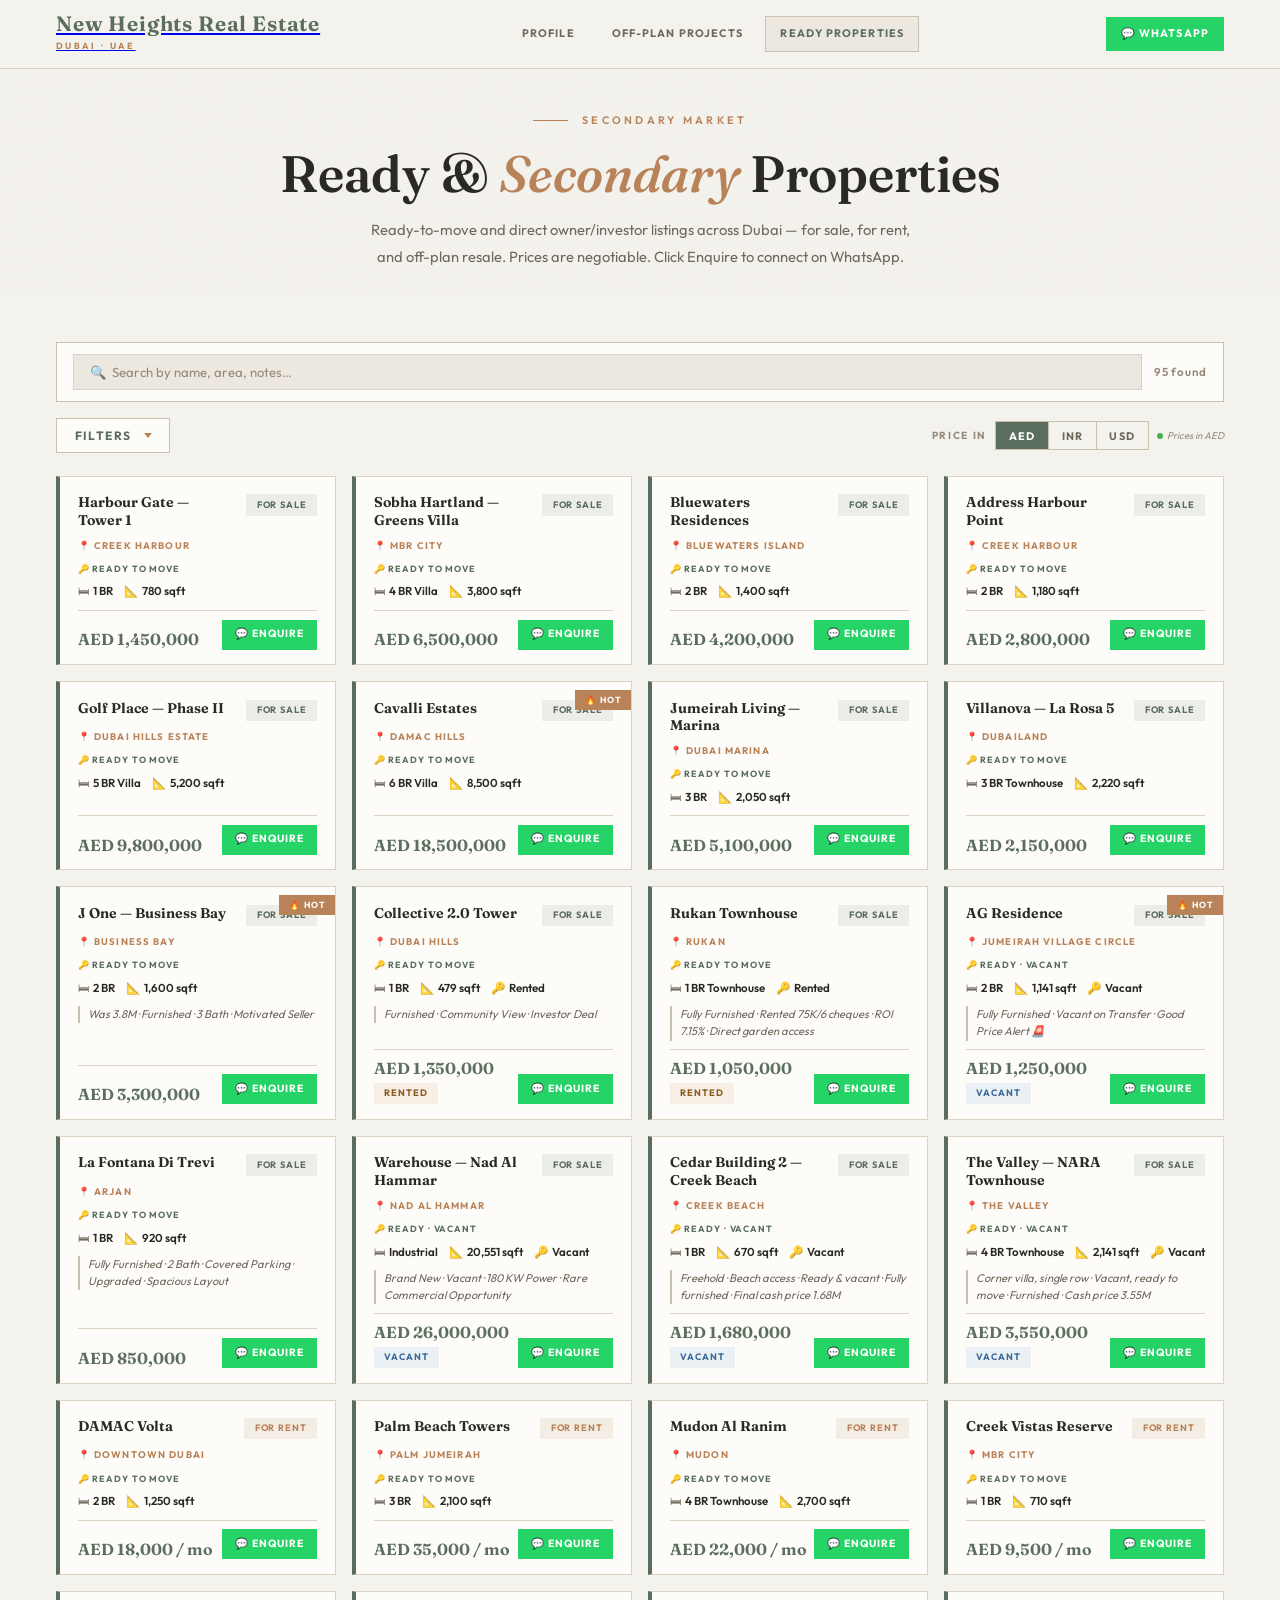
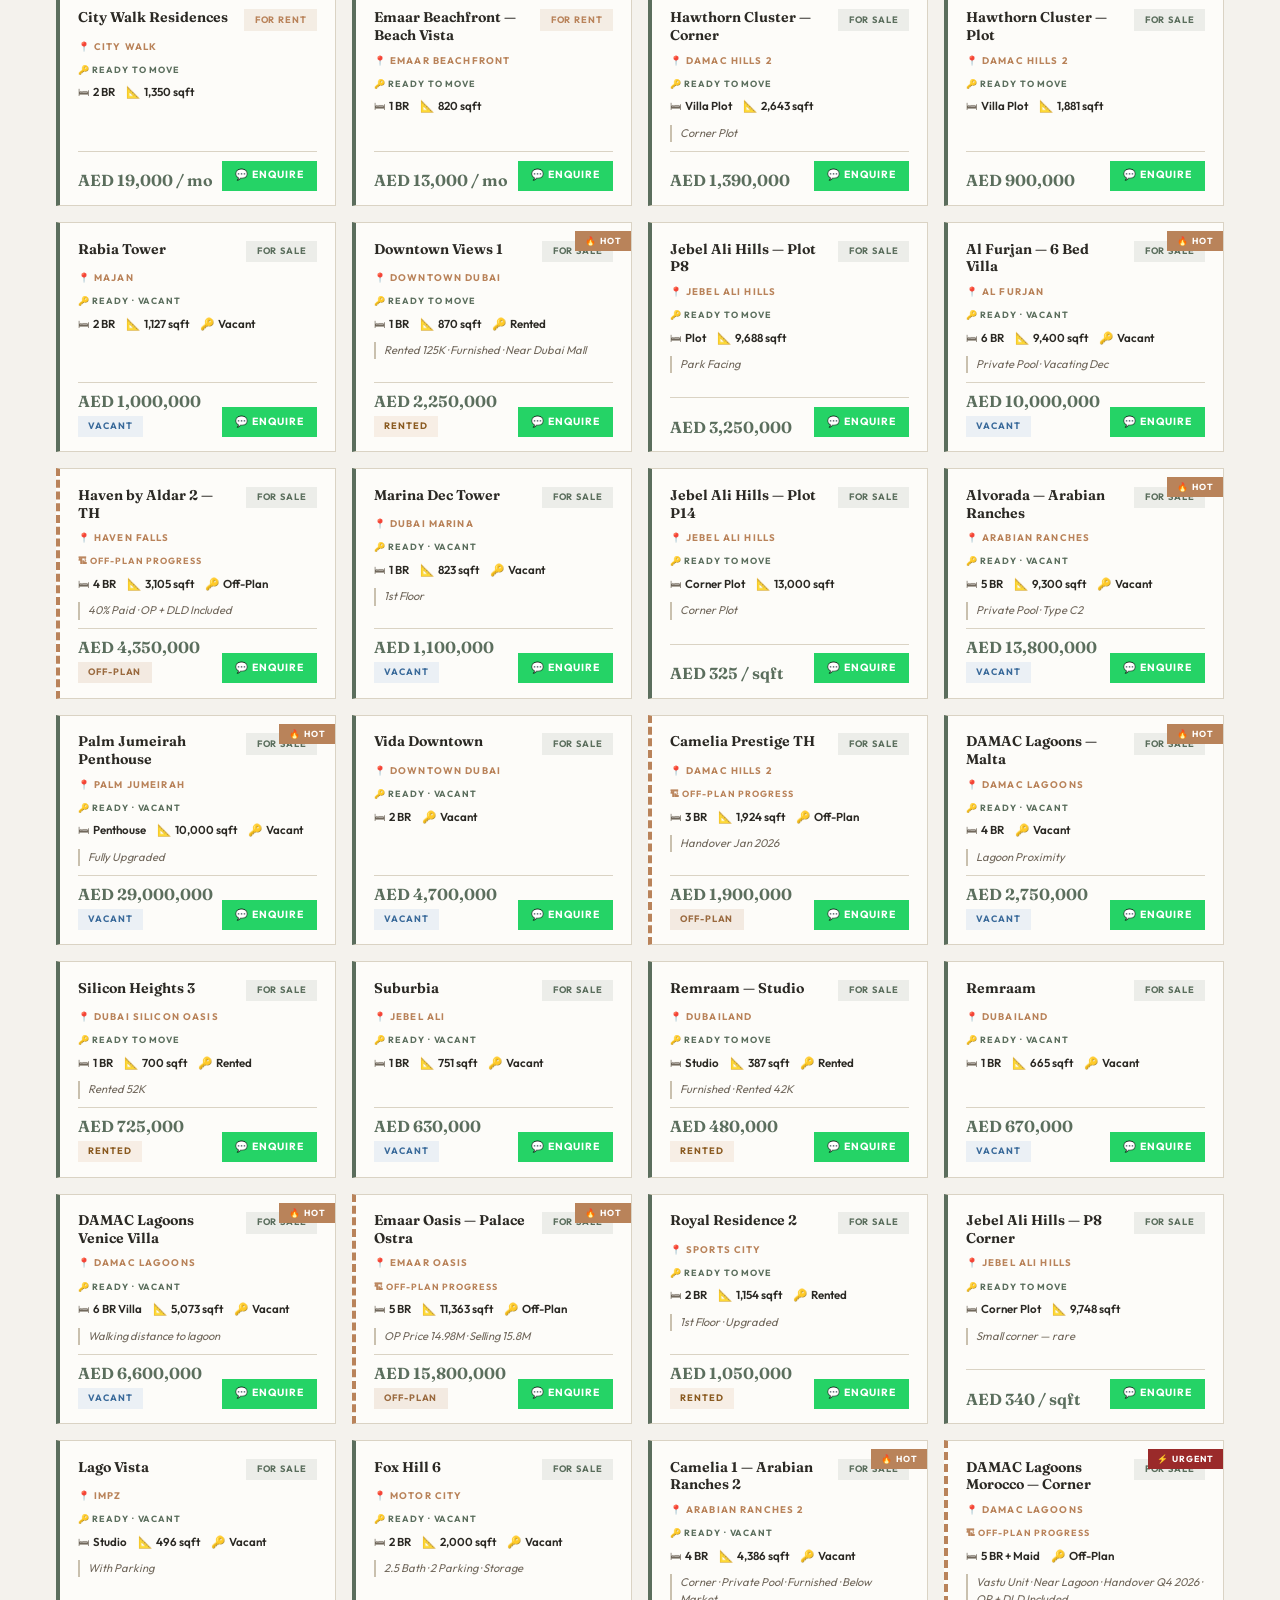
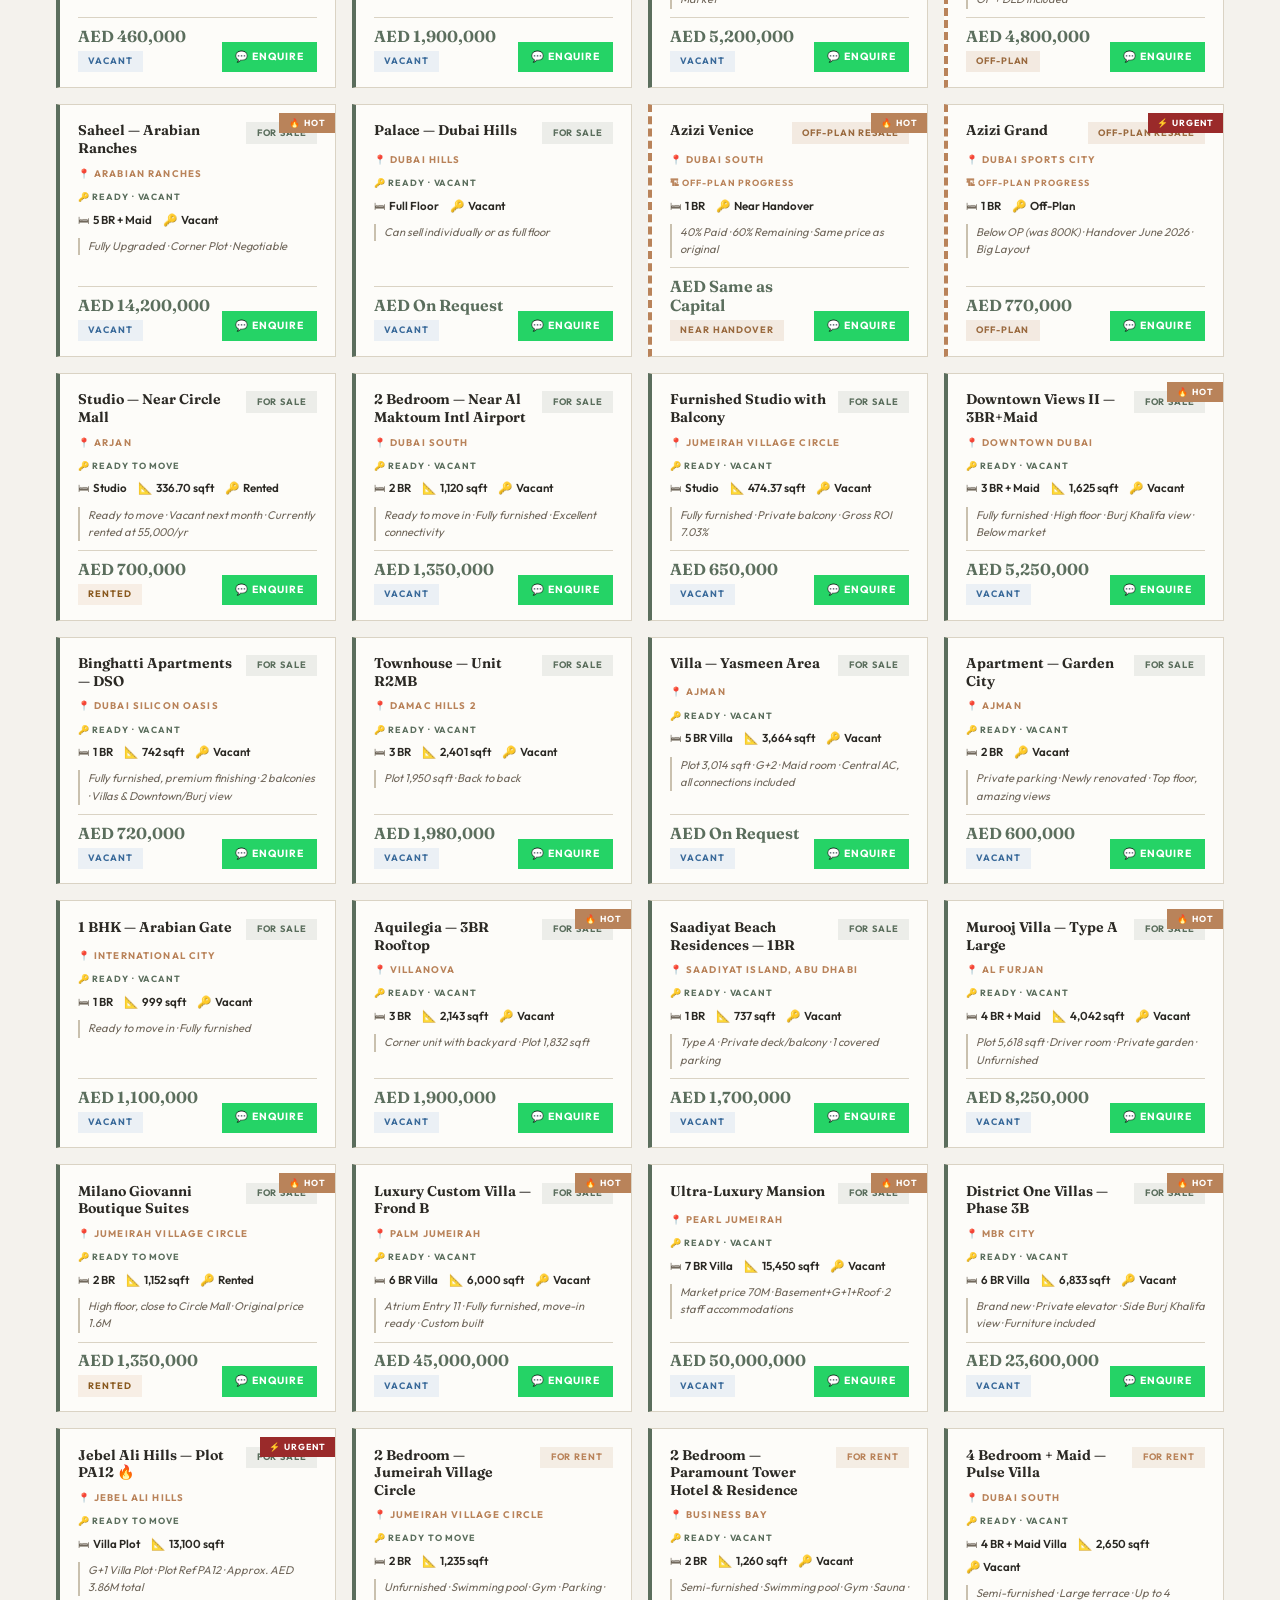
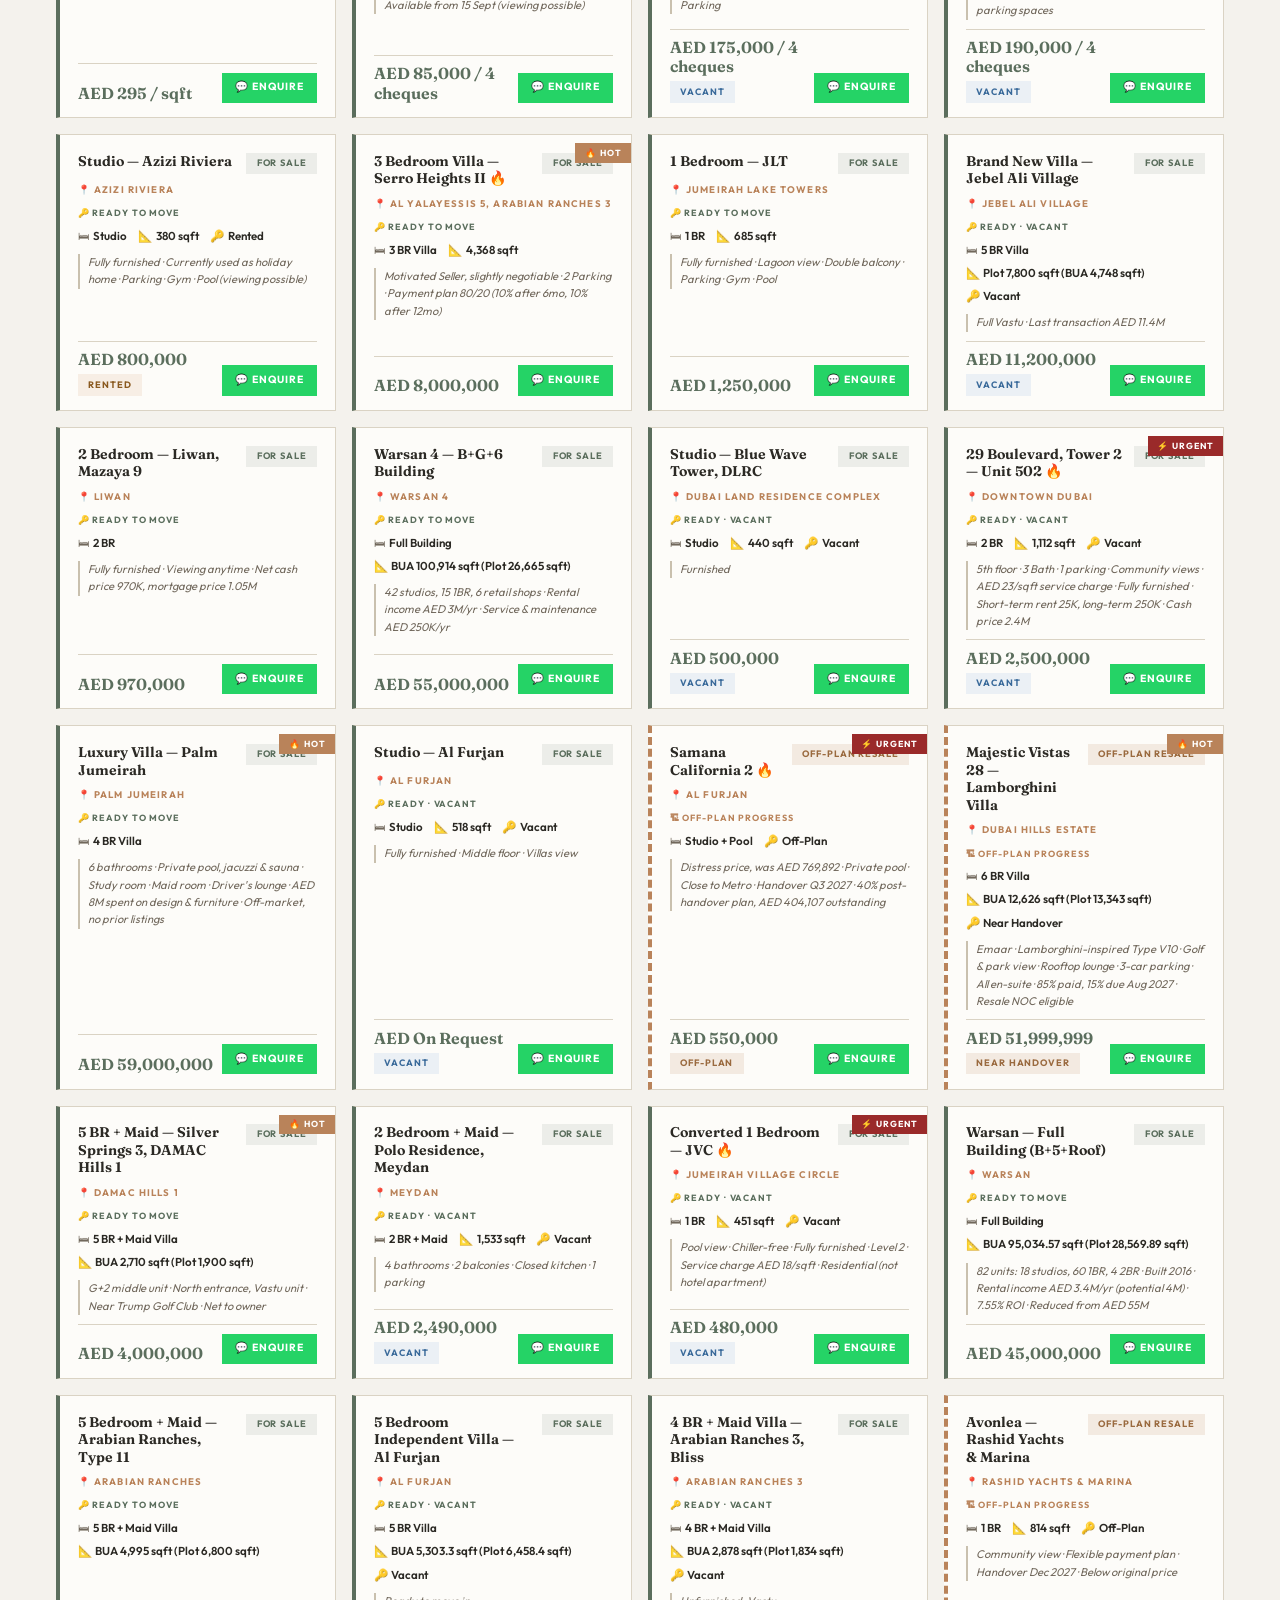
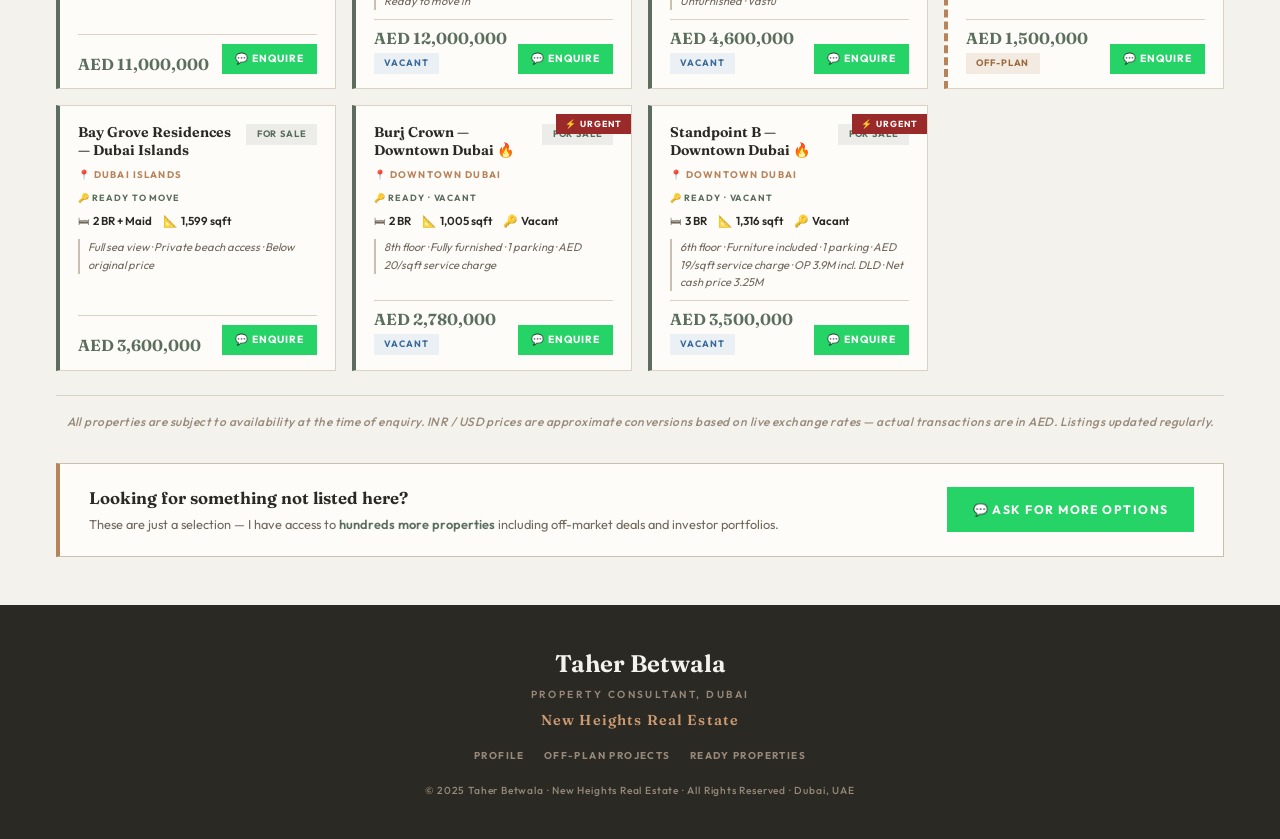
==== commit 32f69627: "Update secondary.html" ====
--- a/secondary.html
+++ b/secondary.html
@@ -225,6 +225,33 @@
   { id:"S57", name:"District One Villas — Phase 3B",area:"MBR City",         type:"sell",    beds:"6 BR Villa",    size:"6,833 sqft",  price:"23,600,000",     occupancy:"Vacant",       tag:"hot",      note:"Brand new · Private elevator · Side Burj Khalifa view · Furniture included" },
 
   // ── ➕ ADD YOUR NEW PROPERTIES BELOW THIS LINE ──
+  { id:"S58", name:"Jebel Ali Hills — Plot PA12 🔥",              area:"Jebel Ali Hills",                   type:"sell",    beds:"Villa Plot",       size:"13,100 sqft",              price:"295 / sqft",   occupancy:"—",           tag:"distress", note:"G+1 Villa Plot · Plot Ref PA12 · Approx. AED 3.86M total" },
+  { id:"S59", name:"2 Bedroom — Jumeirah Village Circle",         area:"Jumeirah Village Circle",           type:"rent",    beds:"2 BR",              size:"1,235 sqft",               price:"85,000 / 4 cheques", occupancy:"—",      tag:"",         note:"Unfurnished · Swimming pool · Gym · Parking · Available from 15 Sept (viewing possible)" },
+  { id:"S60", name:"2 Bedroom — Paramount Tower Hotel & Residence",area:"Business Bay",                     type:"rent",    beds:"2 BR",              size:"1,260 sqft",               price:"175,000 / 4 cheques", occupancy:"Vacant", tag:"",         note:"Semi-furnished · Swimming pool · Gym · Sauna · Parking" },
+  { id:"S61", name:"4 Bedroom + Maid — Pulse Villa",              area:"Dubai South",                       type:"rent",    beds:"4 BR + Maid Villa", size:"2,650 sqft",               price:"190,000 / 4 cheques", occupancy:"Vacant", tag:"",         note:"Semi-furnished · Large terrace · Up to 4 parking spaces" },
+  { id:"S62", name:"Studio — Azizi Riviera",                      area:"Azizi Riviera",                     type:"sell",    beds:"Studio",            size:"380 sqft",                 price:"800,000",      occupancy:"Rented",     tag:"",         note:"Fully furnished · Currently used as holiday home · Parking · Gym · Pool (viewing possible)" },
+  { id:"S63", name:"3 Bedroom Villa — Serro Heights II 🔥",        area:"Al Yalayessis 5, Arabian Ranches 3",type:"sell",    beds:"3 BR Villa",        size:"4,368 sqft",               price:"8,000,000",    occupancy:"—",           tag:"hot",      note:"Motivated Seller, slightly negotiable · 2 Parking · Payment plan 80/20 (10% after 6mo, 10% after 12mo)" },
+  { id:"S64", name:"1 Bedroom — JLT",                             area:"Jumeirah Lake Towers",              type:"sell",    beds:"1 BR",              size:"685 sqft",                 price:"1,250,000",    occupancy:"—",           tag:"",         note:"Fully furnished · Lagoon view · Double balcony · Parking · Gym · Pool" },
+  { id:"S65", name:"Brand New Villa — Jebel Ali Village",         area:"Jebel Ali Village",                 type:"sell",    beds:"5 BR Villa",        size:"Plot 7,800 sqft (BUA 4,748 sqft)", price:"11,200,000", occupancy:"Vacant",     tag:"",         note:"Full Vastu · Last transaction AED 11.4M" },
+  { id:"S66", name:"2 Bedroom — Liwan, Mazaya 9",                 area:"Liwan",                             type:"sell",    beds:"2 BR",              size:"—",                        price:"970,000",      occupancy:"—",           tag:"",         note:"Fully furnished · Viewing anytime · Net cash price 970K, mortgage price 1.05M" },
+  { id:"S67", name:"Warsan 4 — B+G+6 Building",                   area:"Warsan 4",                          type:"sell",    beds:"Full Building",     size:"BUA 100,914 sqft (Plot 26,665 sqft)", price:"55,000,000", occupancy:"—",       tag:"",         note:"42 studios, 15 1BR, 6 retail shops · Rental income AED 3M/yr · Service & maintenance AED 250K/yr" },
+  { id:"S68", name:"Studio — Blue Wave Tower, DLRC",              area:"Dubai Land Residence Complex",      type:"sell",    beds:"Studio",            size:"440 sqft",                 price:"500,000",      occupancy:"Vacant",     tag:"",         note:"Furnished" },
+  { id:"S69", name:"29 Boulevard, Tower 2 — Unit 502 🔥",          area:"Downtown Dubai",                    type:"sell",    beds:"2 BR",              size:"1,112 sqft",               price:"2,500,000",    occupancy:"Vacant",     tag:"distress", note:"5th floor · 3 Bath · 1 parking · Community views · AED 23/sqft service charge · Fully furnished · Short-term rent 25K, long-term 250K · Cash price 2.4M" },
+  { id:"S70", name:"Luxury Villa — Palm Jumeirah",                area:"Palm Jumeirah",                     type:"sell",    beds:"4 BR Villa",        size:"—",                        price:"59,000,000",   occupancy:"—",           tag:"hot",      note:"6 bathrooms · Private pool, jacuzzi & sauna · Study room · Maid room · Driver's lounge · AED 8M spent on design & furniture · Off-market, no prior listings" },
+  { id:"S71", name:"Studio — Al Furjan",                          area:"Al Furjan",                         type:"sell",    beds:"Studio",            size:"518 sqft",                 price:"On Request",   occupancy:"Vacant",     tag:"",         note:"Fully furnished · Middle floor · Villas view" },
+  { id:"S72", name:"Samana California 2 🔥",                      area:"Al Furjan",                         type:"offplan", beds:"Studio + Pool",     size:"—",                        price:"550,000",      occupancy:"Off-Plan",   tag:"distress", note:"Distress price, was AED 769,892 · Private pool · Close to Metro · Handover Q3 2027 · 40% post-handover plan, AED 404,107 outstanding" },
+  { id:"S73", name:"Majestic Vistas 28 — Lamborghini Villa",      area:"Dubai Hills Estate",                type:"offplan", beds:"6 BR Villa",        size:"BUA 12,626 sqft (Plot 13,343 sqft)", price:"51,999,999", occupancy:"Near Handover", tag:"hot",  note:"Emaar · Lamborghini-inspired Type V10 · Golf & park view · Rooftop lounge · 3-car parking · All en-suite · 85% paid, 15% due Aug 2027 · Resale NOC eligible" },
+  { id:"S74", name:"5 BR + Maid — Silver Springs 3, DAMAC Hills 1", area:"DAMAC Hills 1",                   type:"sell",    beds:"5 BR + Maid Villa", size:"BUA 2,710 sqft (Plot 1,900 sqft)", price:"4,000,000", occupancy:"—",         tag:"hot",      note:"G+2 middle unit · North entrance, Vastu unit · Near Trump Golf Club · Net to owner" },
+  { id:"S75", name:"2 Bedroom + Maid — Polo Residence, Meydan",   area:"Meydan",                            type:"sell",    beds:"2 BR + Maid",       size:"1,533 sqft",               price:"2,490,000",    occupancy:"Vacant",     tag:"",         note:"4 bathrooms · 2 balconies · Closed kitchen · 1 parking" },
+  { id:"S76", name:"Converted 1 Bedroom — JVC 🔥",                area:"Jumeirah Village Circle",           type:"sell",    beds:"1 BR",              size:"451 sqft",                 price:"480,000",      occupancy:"Vacant",     tag:"distress", note:"Pool view · Chiller-free · Fully furnished · Level 2 · Service charge AED 18/sqft · Residential (not hotel apartment)" },
+  { id:"S77", name:"Warsan — Full Building (B+5+Roof)",           area:"Warsan",                            type:"sell",    beds:"Full Building",     size:"BUA 95,034.57 sqft (Plot 28,569.89 sqft)", price:"45,000,000", occupancy:"—",  tag:"",         note:"82 units: 18 studios, 60 1BR, 4 2BR · Built 2016 · Rental income AED 3.4M/yr (potential 4M) · 7.55% ROI · Reduced from AED 55M" },
+  { id:"S78", name:"5 Bedroom + Maid — Arabian Ranches, Type 11", area:"Arabian Ranches",                   type:"sell",    beds:"5 BR + Maid Villa", size:"BUA 4,995 sqft (Plot 6,800 sqft)", price:"11,000,000", occupancy:"—",         tag:"",         note:"" },
+  { id:"S79", name:"5 Bedroom Independent Villa — Al Furjan",     area:"Al Furjan",                         type:"sell",    beds:"5 BR Villa",        size:"BUA 5,303.3 sqft (Plot 6,458.4 sqft)", price:"12,000,000", occupancy:"Vacant",  tag:"",         note:"Ready to move in" },
+  { id:"S80", name:"4 BR + Maid Villa — Arabian Ranches 3, Bliss",area:"Arabian Ranches 3",                 type:"sell",    beds:"4 BR + Maid Villa", size:"BUA 2,878 sqft (Plot 1,834 sqft)", price:"4,600,000", occupancy:"Vacant",    tag:"",         note:"Unfurnished · Vastu" },
+  { id:"S81", name:"Avonlea — Rashid Yachts & Marina",            area:"Rashid Yachts & Marina",            type:"offplan", beds:"1 BR",              size:"814 sqft",                 price:"1,500,000",    occupancy:"Off-Plan",   tag:"",         note:"Community view · Flexible payment plan · Handover Dec 2027 · Below original price" },
+  { id:"S82", name:"Bay Grove Residences — Dubai Islands",        area:"Dubai Islands",                     type:"sell",    beds:"2 BR + Maid",       size:"1,599 sqft",               price:"3,600,000",    occupancy:"—",           tag:"",         note:"Full sea view · Private beach access · Below original price" },
+  { id:"S83", name:"Burj Crown — Downtown Dubai 🔥",              area:"Downtown Dubai",                    type:"sell",    beds:"2 BR",              size:"1,005 sqft",               price:"2,780,000",    occupancy:"Vacant",     tag:"distress", note:"8th floor · Fully furnished · 1 parking · AED 20/sqft service charge" },
+  { id:"S84", name:"Standpoint B — Downtown Dubai 🔥",            area:"Downtown Dubai",                    type:"sell",    beds:"3 BR",              size:"1,316 sqft",               price:"3,500,000",    occupancy:"Vacant",     tag:"distress", note:"6th floor · Furniture included · 1 parking · AED 19/sqft service charge · OP 3.9M incl. DLD · Net cash price 3.25M" },
 ];
 
 /* ── RATES ── */
